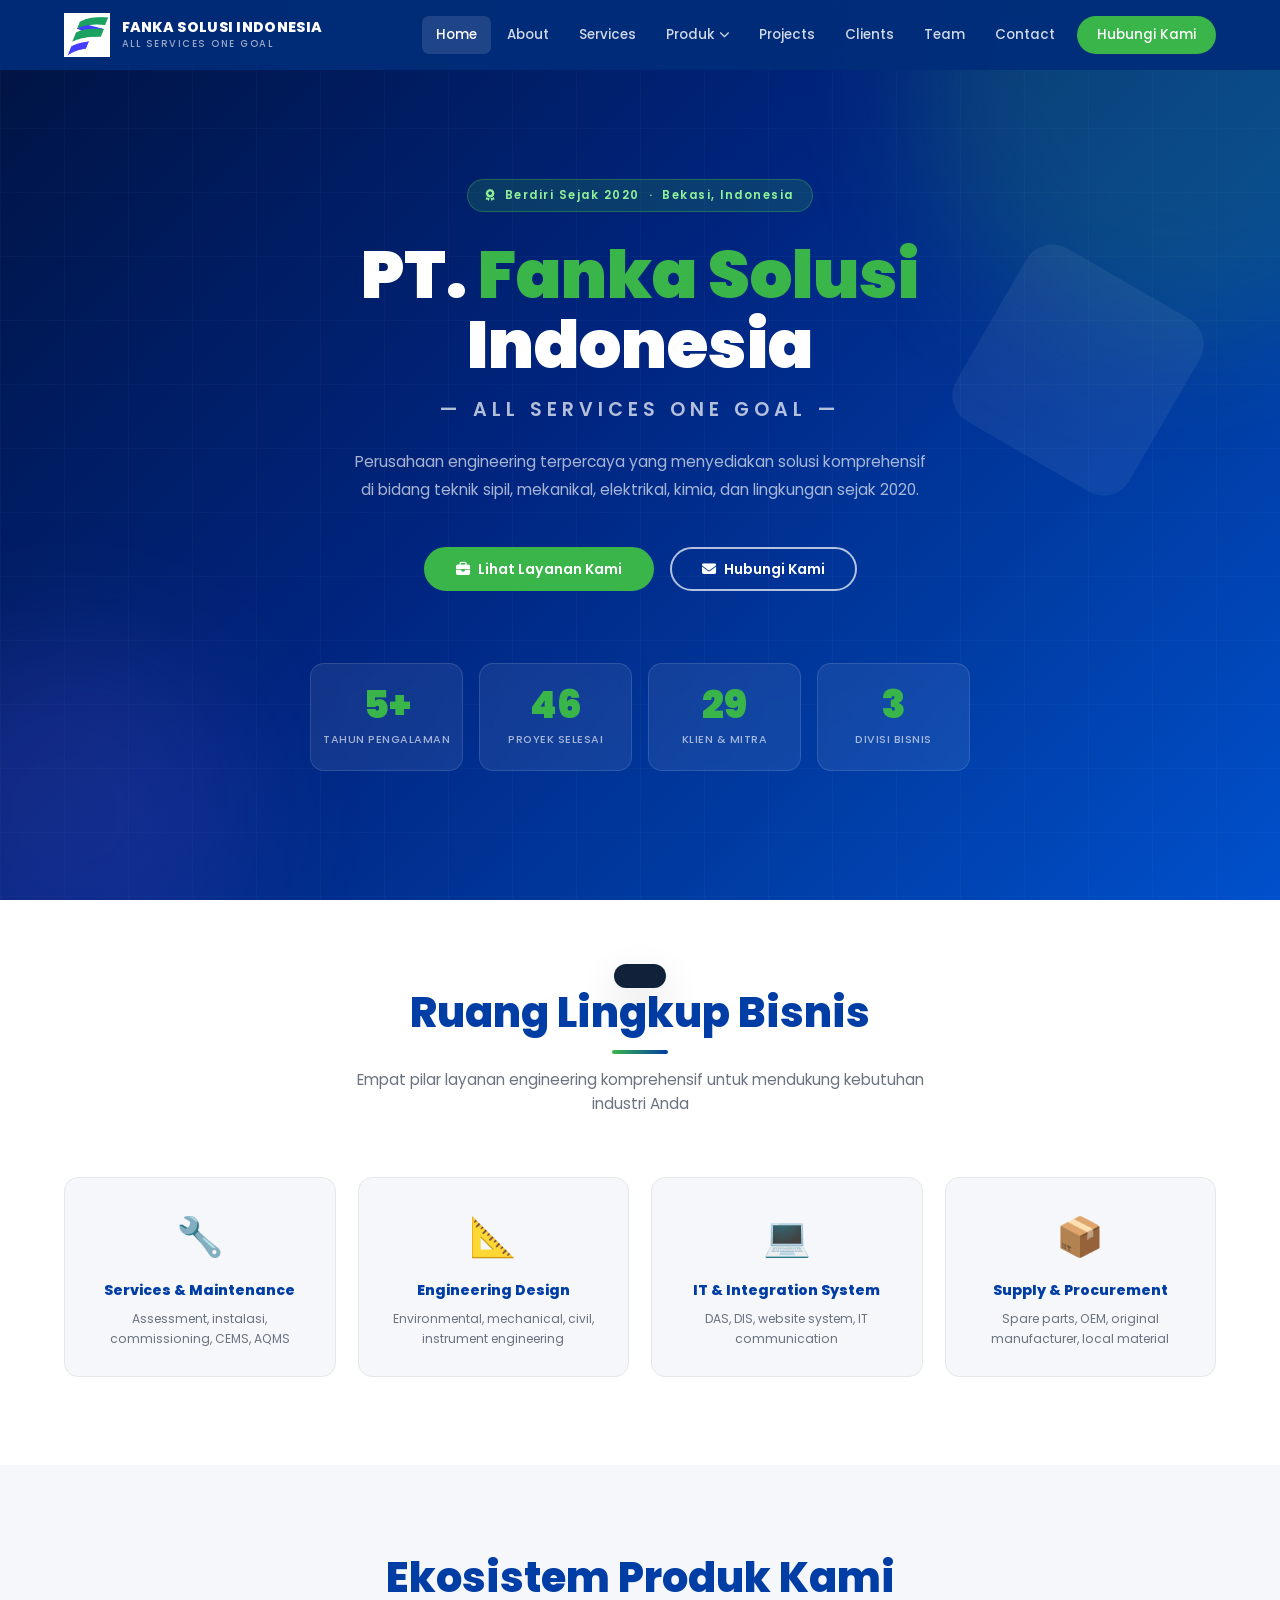
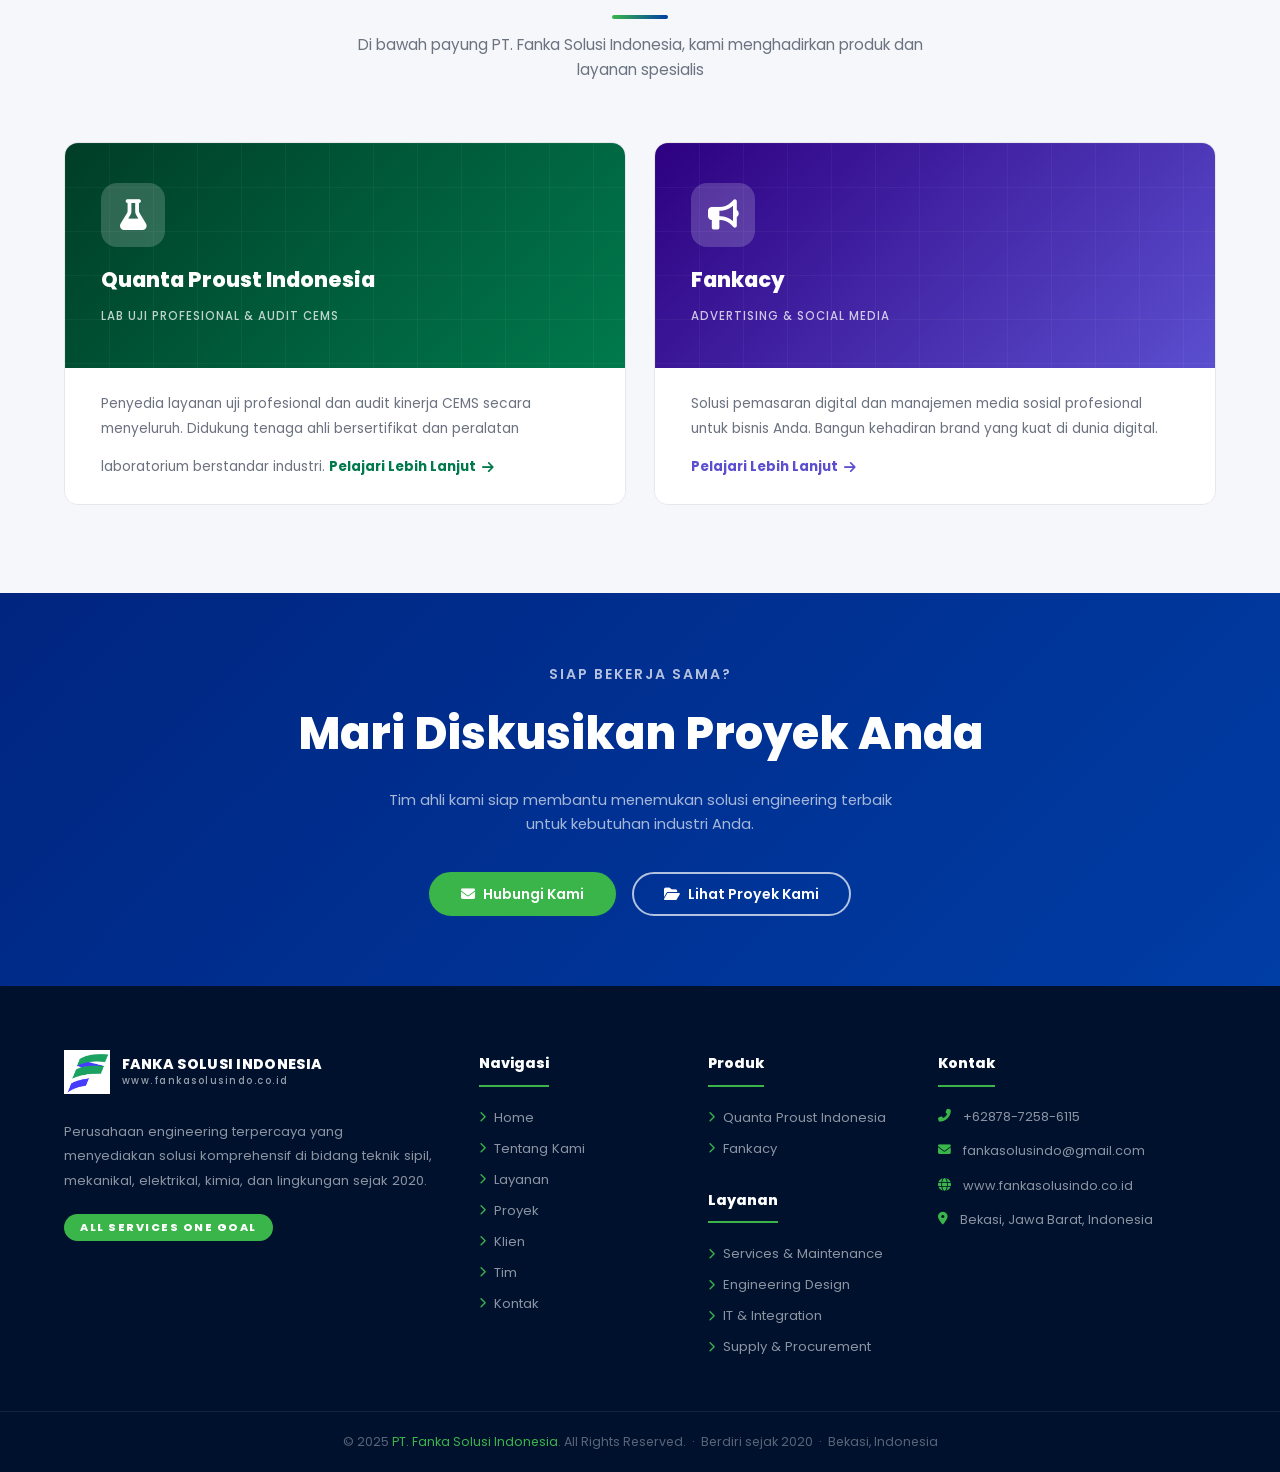
==== index.html @ a3154808 "Initial commit - PT Fanka Solusi Indonesia website" ====
<!DOCTYPE html>
<html lang="id">
<head>
    <meta charset="UTF-8">
    <meta name="viewport" content="width=device-width, initial-scale=1.0">
    <meta name="description" content="PT. Fanka Solusi Indonesia - Perusahaan engineering terpercaya. CEMS, lingkungan, mekanikal, sipil, IT sejak 2020. All Services One Goal.">
    <title>PT. Fanka Solusi Indonesia | ALL SERVICES ONE GOAL</title>
    <link rel="preconnect" href="https://fonts.googleapis.com">
    <link rel="preconnect" href="https://fonts.gstatic.com" crossorigin>
    <link href="https://fonts.googleapis.com/css2?family=Poppins:wght@300;400;500;600;700;800;900&display=swap" rel="stylesheet">
    <link rel="stylesheet" href="https://cdnjs.cloudflare.com/ajax/libs/font-awesome/6.5.0/css/all.min.css">
    <link rel="stylesheet" href="css/style.css">
    <style>
        #home {
            position: relative;
            min-height: 100vh;
            display: flex;
            align-items: center;
            overflow: hidden;
            background: linear-gradient(135deg, #001340 0%, #002580 45%, #003DA5 75%, #0050cc 100%);
            padding-top: 70px;
        }
        #home::before {
            content: '';
            position: absolute;
            inset: 0;
            background-image:
                linear-gradient(rgba(255,255,255,0.025) 1px, transparent 1px),
                linear-gradient(90deg, rgba(255,255,255,0.025) 1px, transparent 1px);
            background-size: 64px 64px;
            pointer-events: none;
        }
        .hero-blob { position: absolute; border-radius: 50%; pointer-events: none; filter: blur(60px); }
        .hero-blob-1 { width:520px;height:520px;background:rgba(58,181,74,0.18);top:-180px;right:-160px; }
        .hero-blob-2 { width:340px;height:340px;background:rgba(91,79,207,0.2);bottom:-80px;left:-100px; }
        .hero-blob-3 { width:200px;height:200px;background:rgba(255,255,255,0.06);top:30%;right:8%;border-radius:30px;transform:rotate(30deg);filter:none; }
        .hero-inner { position:relative;z-index:1;text-align:center;padding:60px 24px 80px;max-width:900px;margin:0 auto; }
        .hero-badge { display:inline-flex;align-items:center;gap:8px;background:rgba(58,181,74,0.18);border:1px solid rgba(58,181,74,0.4);color:#90f09a;font-size:0.73rem;font-weight:600;letter-spacing:1.5px;padding:6px 18px;border-radius:50px;margin-bottom:28px; }
        .hero-title { font-size:clamp(2.1rem,6vw,4.2rem);font-weight:900;color:#fff;line-height:1.05;margin-bottom:14px; }
        .hero-title .hl { color:#3AB54A; }
        .hero-tagline { font-size:clamp(0.88rem,2.5vw,1.2rem);font-weight:600;color:rgba(255,255,255,0.7);letter-spacing:5px;margin-bottom:22px; }
        .hero-desc { font-size:0.97rem;color:rgba(255,255,255,0.65);max-width:580px;margin:0 auto 42px;line-height:1.85; }
        .hero-btns { display:flex;gap:16px;justify-content:center;flex-wrap:wrap;margin-bottom:72px; }
        .hero-stats { display:grid;grid-template-columns:repeat(4,1fr);gap:16px;max-width:720px;margin:0 auto; }
        .stat-box { background:rgba(255,255,255,0.07);border:1px solid rgba(255,255,255,0.12);border-radius:14px;padding:22px 12px;backdrop-filter:blur(6px); }
        .stat-num { font-size:clamp(1.6rem,4vw,2.4rem);font-weight:900;color:#3AB54A;line-height:1;margin-bottom:6px; }
        .stat-lbl { font-size:0.68rem;color:rgba(255,255,255,0.62);text-transform:uppercase;letter-spacing:0.5px;font-weight:500; }

        .home-svc { background:#fff; }
        .svc-mini-grid { display:grid;grid-template-columns:repeat(4,1fr);gap:22px; }
        .svc-mini-card { background:var(--bg);border:1px solid var(--border);border-radius:14px;padding:28px 20px;text-align:center;text-decoration:none;color:inherit;transition:all 0.3s;display:block; }
        .svc-mini-card:hover { transform:translateY(-8px);box-shadow:0 8px 24px rgba(0,0,0,0.12);border-color:#003DA5; }
        .svc-mini-card .svc-emoji { font-size:2.4rem;display:block;margin-bottom:12px; }
        .svc-mini-card h3 { font-size:0.88rem;font-weight:800;color:#003DA5;margin-bottom:8px; }
        .svc-mini-card p { font-size:0.76rem;color:#6b7280;line-height:1.6; }

        .home-products { background:var(--bg); }
        .hp-grid { display:grid;grid-template-columns:repeat(2,1fr);gap:28px; }
        .hp-card { border-radius:14px;overflow:hidden;text-decoration:none;display:block;border:1px solid var(--border);transition:all 0.3s; }
        .hp-card:hover { transform:translateY(-8px);box-shadow:0 16px 40px rgba(0,0,0,0.14); }
        .hp-card-top { padding:40px 36px;color:#fff;position:relative;overflow:hidden; }
        .hp-card-top::before { content:'';position:absolute;inset:0;background-image:linear-gradient(rgba(255,255,255,0.04)1px,transparent 1px),linear-gradient(90deg,rgba(255,255,255,0.04)1px,transparent 1px);background-size:44px 44px; }
        .hp-icon { width:64px;height:64px;background:rgba(255,255,255,0.18);border-radius:16px;display:flex;align-items:center;justify-content:center;font-size:1.9rem;margin-bottom:16px;position:relative; }
        .hp-card-top h3 { font-size:1.3rem;font-weight:800;position:relative;margin-bottom:6px; }
        .hp-card-top small { font-size:0.72rem;opacity:0.75;letter-spacing:1px;font-weight:500;position:relative; }
        .hp-card-body { padding:24px 36px;background:#fff;font-size:0.86rem;color:#6b7280;line-height:1.8; }
        .hp-link { display:inline-flex;align-items:center;gap:6px;font-weight:700;font-size:0.83rem;margin-top:14px;text-decoration:none;transition:all 0.3s; }
        .hp-link:hover { gap:10px; }

        @media(max-width:768px){
            .hero-stats { grid-template-columns:repeat(2,1fr); }
            .svc-mini-grid { grid-template-columns:repeat(2,1fr); }
            .hp-grid { grid-template-columns:1fr; }
        }
        @media(max-width:480px){ .svc-mini-grid { grid-template-columns:1fr; } }
    </style>
</head>
<body>

    <!-- HERO -->
    <section id="home" aria-label="Hero">
        <div class="hero-blob hero-blob-1"></div>
        <div class="hero-blob hero-blob-2"></div>
        <div class="hero-blob hero-blob-3"></div>
        <div class="hero-inner">
            <div class="hero-badge"><i class="fas fa-award"></i> Berdiri Sejak 2020 &nbsp;·&nbsp; Bekasi, Indonesia</div>
            <h1 class="hero-title">PT. <span class="hl">Fanka Solusi</span><br>Indonesia</h1>
            <p class="hero-tagline">— ALL SERVICES ONE GOAL —</p>
            <p class="hero-desc">Perusahaan engineering terpercaya yang menyediakan solusi komprehensif di bidang teknik sipil, mekanikal, elektrikal, kimia, dan lingkungan sejak 2020.</p>
            <div class="hero-btns">
                <a href="services.html" class="btn btn-green"><i class="fas fa-briefcase"></i> Lihat Layanan Kami</a>
                <a href="contact.html" class="btn btn-outline-white"><i class="fas fa-envelope"></i> Hubungi Kami</a>
            </div>
            <div class="hero-stats">
                <div class="stat-box"><div class="stat-num" data-target="5">0</div><div class="stat-lbl">Tahun Pengalaman</div></div>
                <div class="stat-box"><div class="stat-num" data-target="47">0</div><div class="stat-lbl">Proyek Selesai</div></div>
                <div class="stat-box"><div class="stat-num" data-target="30">0</div><div class="stat-lbl">Klien &amp; Mitra</div></div>
                <div class="stat-box"><div class="stat-num" data-target="4">0</div><div class="stat-lbl">Divisi Bisnis</div></div>
            </div>
        </div>
    </section>

    <!-- SERVICES PREVIEW -->
    <section class="sec home-svc" aria-label="Services preview">
        <div class="container">
            <div class="sec-title reveal">
                <h2>Ruang Lingkup Bisnis <span class="underline-bar"></span></h2>
                <p>Empat pilar layanan engineering komprehensif untuk mendukung kebutuhan industri Anda</p>
            </div>
            <div class="svc-mini-grid">
                <a href="services.html" class="svc-mini-card reveal d1">
                    <span class="svc-emoji">🔧</span>
                    <h3>Services &amp; Maintenance</h3>
                    <p>Assessment, instalasi, commissioning, CEMS, AQMS</p>
                </a>
                <a href="services.html" class="svc-mini-card reveal d2">
                    <span class="svc-emoji">📐</span>
                    <h3>Engineering Design</h3>
                    <p>Environmental, mechanical, civil, instrument engineering</p>
                </a>
                <a href="services.html" class="svc-mini-card reveal d3">
                    <span class="svc-emoji">💻</span>
                    <h3>IT &amp; Integration System</h3>
                    <p>DAS, DIS, website system, IT communication</p>
                </a>
                <a href="services.html" class="svc-mini-card reveal d4">
                    <span class="svc-emoji">📦</span>
                    <h3>Supply &amp; Procurement</h3>
                    <p>Spare parts, OEM, original manufacturer, local material</p>
                </a>
            </div>
        </div>
    </section>

    <!-- PRODUCTS PREVIEW -->
    <section class="sec home-products" aria-label="Products">
        <div class="container">
            <div class="sec-title reveal">
                <h2>Ekosistem Produk Kami <span class="underline-bar"></span></h2>
                <p>Di bawah payung PT. Fanka Solusi Indonesia, kami menghadirkan produk dan layanan spesialis</p>
            </div>
            <div class="hp-grid">
                <a href="quanta-proust.html" class="hp-card reveal d1">
                    <div class="hp-card-top" style="background:linear-gradient(135deg,#003d27,#007a4d);">
                        <div class="hp-icon"><i class="fas fa-flask"></i></div>
                        <h3>Quanta Proust Indonesia</h3>
                        <small>LAB UJI PROFESIONAL &amp; AUDIT CEMS</small>
                    </div>
                    <div class="hp-card-body">
                        Penyedia layanan uji profesional dan audit kinerja CEMS secara menyeluruh. Didukung tenaga ahli bersertifikat dan peralatan laboratorium berstandar industri.
                        <div class="hp-link" style="color:#007a4d;">Pelajari Lebih Lanjut <i class="fas fa-arrow-right"></i></div>
                    </div>
                </a>
                <a href="fankacy.html" class="hp-card reveal d2">
                    <div class="hp-card-top" style="background:linear-gradient(135deg,#2d0080,#5B4FCF);">
                        <div class="hp-icon"><i class="fas fa-bullhorn"></i></div>
                        <h3>Fankacy</h3>
                        <small>ADVERTISING &amp; SOCIAL MEDIA</small>
                    </div>
                    <div class="hp-card-body">
                        Solusi pemasaran digital dan manajemen media sosial profesional untuk bisnis Anda. Bangun kehadiran brand yang kuat di dunia digital.
                        <div class="hp-link" style="color:#5B4FCF;">Pelajari Lebih Lanjut <i class="fas fa-arrow-right"></i></div>
                    </div>
                </a>
            </div>
        </div>
    </section>

    <!-- CTA STRIP -->
    <section style="background:linear-gradient(135deg,#002580,#003DA5);padding:70px 0;">
        <div class="container" style="text-align:center;">
            <div class="reveal">
                <p style="color:rgba(255,255,255,0.7);font-size:0.88rem;letter-spacing:2px;font-weight:600;margin-bottom:12px;">SIAP BEKERJA SAMA?</p>
                <h2 style="color:#fff;font-size:clamp(1.6rem,4vw,2.8rem);font-weight:800;margin-bottom:20px;">Mari Diskusikan Proyek Anda</h2>
                <p style="color:rgba(255,255,255,0.65);max-width:520px;margin:0 auto 36px;font-size:0.92rem;">Tim ahli kami siap membantu menemukan solusi engineering terbaik untuk kebutuhan industri Anda.</p>
                <div style="display:flex;gap:16px;justify-content:center;flex-wrap:wrap;">
                    <a href="contact.html" class="btn btn-green"><i class="fas fa-envelope"></i> Hubungi Kami</a>
                    <a href="projects.html" class="btn btn-outline-white"><i class="fas fa-folder-open"></i> Lihat Proyek Kami</a>
                </div>
            </div>
        </div>
    </section>

    <script src="js/shared.js"></script>
    <script>
        let ran = false;
        const heroStats = document.querySelector('.hero-stats');
        function runCounter(el, target, dur=1800) {
            let start = null;
            function step(ts) {
                if (!start) start = ts;
                const p = Math.min((ts-start)/dur, 1);
                const e = 1 - Math.pow(1-p, 3);
                el.textContent = Math.floor(e*target) + (p<1?'':'+');
                if (p<1) requestAnimationFrame(step);
            }
            requestAnimationFrame(step);
        }
        new IntersectionObserver(entries => {
            if (entries[0].isIntersecting && !ran) {
                ran = true;
                document.querySelectorAll('.stat-num[data-target]').forEach((el,i) =>
                    setTimeout(() => runCounter(el, +el.dataset.target), i*120));
            }
        }, {threshold:0.4}).observe(heroStats);
    </script>
</body>
</html>
---- css/style.css ----
/* =============================
   CSS RESET & CUSTOM PROPERTIES
   ============================= */
*, *::before, *::after {
    box-sizing: border-box;
    margin: 0;
    padding: 0;
}

:root {
    --primary:        #003DA5;
    --primary-dark:   #002d7a;
    --primary-light:  #1a56c4;
    --secondary:      #3AB54A;
    --secondary-dark: #2d9a3c;
    --accent:         #5B4FCF;
    --text-light:     #FFFFFF;
    --bg:             #F5F7FA;
    --text-dark:      #12213a;
    --text-gray:      #6b7280;
    --border:         #e5e7eb;
    --shadow:         0 4px 12px rgba(0,0,0,0.08);
    --shadow-md:      0 8px 24px rgba(0,0,0,0.12);
    --shadow-lg:      0 16px 40px rgba(0,0,0,0.14);
    --radius:         14px;
    --radius-sm:      8px;
    --transition:     all 0.3s cubic-bezier(0.4,0,0.2,1);
}

html { scroll-behavior: smooth; }

body {
    font-family: 'Poppins', sans-serif;
    background: var(--bg);
    color: var(--text-dark);
    line-height: 1.6;
    overflow-x: hidden;
}

/* =============================
   UTILITY
   ============================= */
.container {
    max-width: 1200px;
    margin: 0 auto;
    padding: 0 24px;
}

.sec { padding: 88px 0; }

.sec-title {
    text-align: center;
    margin-bottom: 60px;
}
.sec-title h2 {
    font-size: clamp(1.8rem, 4vw, 2.6rem);
    font-weight: 800;
    color: var(--primary);
    line-height: 1.2;
    margin-bottom: 14px;
}
.sec-title h2 .underline-bar {
    display: block;
    width: 56px;
    height: 4px;
    background: linear-gradient(90deg, var(--secondary), var(--primary));
    border-radius: 2px;
    margin: 12px auto 0;
}
.sec-title p {
    color: var(--text-gray);
    font-size: 0.95rem;
    max-width: 580px;
    margin: 0 auto;
}

/* Buttons */
.btn {
    display: inline-flex;
    align-items: center;
    gap: 8px;
    padding: 13px 30px;
    border-radius: 50px;
    font-family: 'Poppins', sans-serif;
    font-size: 0.88rem;
    font-weight: 600;
    text-decoration: none;
    border: 2px solid transparent;
    cursor: pointer;
    transition: var(--transition);
    white-space: nowrap;
    line-height: 1;
}
.btn-green {
    background: var(--secondary);
    color: #fff;
    border-color: var(--secondary);
}
.btn-green:hover {
    background: var(--secondary-dark);
    border-color: var(--secondary-dark);
    transform: translateY(-3px);
    box-shadow: 0 8px 24px rgba(58,181,74,0.35);
}
.btn-outline-white {
    background: transparent;
    color: #fff;
    border-color: rgba(255,255,255,0.7);
}
.btn-outline-white:hover {
    background: #fff;
    color: var(--primary);
    border-color: #fff;
    transform: translateY(-3px);
}
.btn-blue {
    background: var(--primary);
    color: #fff;
    border-color: var(--primary);
}
.btn-blue:hover {
    background: var(--primary-dark);
    border-color: var(--primary-dark);
    transform: translateY(-3px);
    box-shadow: 0 8px 24px rgba(0,61,165,0.35);
}
.btn-outline-blue {
    background: transparent;
    color: var(--primary);
    border-color: var(--primary);
}
.btn-outline-blue:hover {
    background: var(--primary);
    color: #fff;
    transform: translateY(-3px);
}

/* Reveal Animations */
.reveal {
    opacity: 0;
    transform: translateY(36px);
    transition: opacity 0.65s ease, transform 0.65s ease;
}
.reveal.vis { opacity: 1; transform: translateY(0); }

.reveal-l {
    opacity: 0;
    transform: translateX(-36px);
    transition: opacity 0.65s ease, transform 0.65s ease;
}
.reveal-l.vis { opacity: 1; transform: translateX(0); }

.reveal-r {
    opacity: 0;
    transform: translateX(36px);
    transition: opacity 0.65s ease, transform 0.65s ease;
}
.reveal-r.vis { opacity: 1; transform: translateX(0); }

.d1 { transition-delay: 0.1s; }
.d2 { transition-delay: 0.2s; }
.d3 { transition-delay: 0.3s; }
.d4 { transition-delay: 0.4s; }
.d5 { transition-delay: 0.5s; }

/* =============================
   NAVBAR
   ============================= */
#navbar {
    position: fixed;
    inset: 0 0 auto 0;
    z-index: 1000;
    padding: 0;
    background: rgba(0, 45, 122, 0.92);
    backdrop-filter: blur(12px);
    -webkit-backdrop-filter: blur(12px);
    transition: var(--transition);
}
#navbar.scrolled {
    background: var(--primary-dark);
    box-shadow: 0 4px 24px rgba(0,0,0,0.28);
}

.nav-wrap {
    max-width: 1200px;
    margin: 0 auto;
    padding: 0 24px;
    display: flex;
    align-items: center;
    justify-content: space-between;
    height: 70px;
}

.nav-brand {
    display: flex;
    align-items: center;
    gap: 12px;
    text-decoration: none;
    flex-shrink: 0;
}
.nav-logo {
    height: 44px;
    width: auto;
    max-width: 120px;
    object-fit: contain;
    display: block;
    flex-shrink: 0;
}
.nav-brand-icon {
    width: 44px;
    height: 44px;
    background: var(--secondary);
    border-radius: 10px;
    display: flex;
    align-items: center;
    justify-content: center;
    color: #fff;
    font-size: 1.3rem;
    font-weight: 700;
}
.nav-brand-text .name {
    display: block;
    font-size: 0.88rem;
    font-weight: 800;
    color: #fff;
    letter-spacing: 0.3px;
    line-height: 1.2;
}
.nav-brand-text .tag {
    display: block;
    font-size: 0.6rem;
    color: rgba(255,255,255,0.6);
    letter-spacing: 1.5px;
    font-weight: 500;
}

.nav-links {
    display: flex;
    align-items: center;
    gap: 2px;
    list-style: none;
}
.nav-links a {
    display: block;
    color: rgba(255,255,255,0.82);
    text-decoration: none;
    font-size: 0.84rem;
    font-weight: 500;
    padding: 8px 14px;
    border-radius: 7px;
    transition: var(--transition);
}
.nav-links a:hover,
.nav-links a.active-link {
    color: #fff;
    background: rgba(255,255,255,0.12);
}

/* Products dropdown */
.nav-dropdown {
    position: relative;
}
.nav-dropdown > a {
    display: flex !important;
    align-items: center;
    gap: 5px;
}
.nav-dropdown > a i { font-size: 0.65rem; transition: var(--transition); }
.nav-dropdown:hover > a i { transform: rotate(180deg); }

.dropdown-menu {
    position: absolute;
    top: calc(100% + 8px);
    left: 50%;
    transform: translateX(-50%) translateY(8px);
    background: #fff;
    border-radius: var(--radius-sm);
    box-shadow: var(--shadow-lg);
    min-width: 240px;
    opacity: 0;
    pointer-events: none;
    transition: var(--transition);
    z-index: 100;
    overflow: hidden;
    border: 1px solid var(--border);
}
.nav-dropdown:hover .dropdown-menu {
    opacity: 1;
    pointer-events: all;
    transform: translateX(-50%) translateY(0);
}
.dropdown-menu a {
    display: flex !important;
    align-items: center;
    gap: 12px;
    padding: 13px 18px !important;
    color: var(--text-dark) !important;
    background: transparent !important;
    font-size: 0.83rem !important;
    border-radius: 0 !important;
    border-bottom: 1px solid var(--border);
    font-weight: 500 !important;
}
.dropdown-menu a:last-child { border-bottom: none; }
.dropdown-menu a:hover { background: var(--bg) !important; color: var(--primary) !important; }
.dropdown-menu a i { color: var(--primary); width: 18px; text-align: center; flex-shrink: 0; }
.dropdown-menu .d-label { display: flex; flex-direction: column; }
.dropdown-menu .d-label small { font-size: 0.68rem; color: var(--text-gray); font-weight: 400; }

.nav-links .nav-cta-btn {
    background: var(--secondary) !important;
    color: #fff !important;
    border-radius: 50px !important;
    padding: 8px 20px !important;
    margin-left: 6px;
}
.nav-links .nav-cta-btn:hover { background: var(--secondary-dark) !important; }

.hamburger {
    display: none;
    flex-direction: column;
    gap: 5px;
    cursor: pointer;
    background: none;
    border: none;
    padding: 6px;
}
.hamburger span {
    display: block;
    width: 26px;
    height: 2px;
    background: #fff;
    border-radius: 2px;
    transition: var(--transition);
}
.hamburger.open span:nth-child(1) { transform: translateY(7px) rotate(45deg); }
.hamburger.open span:nth-child(2) { opacity: 0; }
.hamburger.open span:nth-child(3) { transform: translateY(-7px) rotate(-45deg); }

/* =============================
   PAGE HERO (inner pages)
   ============================= */
.page-hero {
    background: linear-gradient(135deg, #001340 0%, #002580 45%, #003DA5 75%, #0050cc 100%);
    padding: 130px 0 70px;
    position: relative;
    overflow: hidden;
    text-align: center;
    color: #fff;
}
.page-hero::before {
    content: '';
    position: absolute;
    inset: 0;
    background-image:
        linear-gradient(rgba(255,255,255,0.025) 1px, transparent 1px),
        linear-gradient(90deg, rgba(255,255,255,0.025) 1px, transparent 1px);
    background-size: 64px 64px;
    pointer-events: none;
}
.page-hero-inner { position: relative; z-index: 1; }
.ph-badge {
    display: inline-flex;
    align-items: center;
    gap: 8px;
    background: rgba(58,181,74,0.18);
    border: 1px solid rgba(58,181,74,0.4);
    color: #90f09a;
    font-size: 0.73rem;
    font-weight: 600;
    letter-spacing: 1.5px;
    padding: 6px 18px;
    border-radius: 50px;
    margin-bottom: 18px;
}
.page-hero h1 {
    font-size: clamp(1.9rem, 5vw, 3.4rem);
    font-weight: 900;
    line-height: 1.1;
    margin-bottom: 14px;
}
.page-hero h1 .hl { color: var(--secondary); }
.page-hero p {
    font-size: 0.97rem;
    color: rgba(255,255,255,0.7);
    max-width: 560px;
    margin: 0 auto;
    line-height: 1.85;
}

/* Breadcrumb */
.breadcrumb {
    display: flex;
    align-items: center;
    gap: 8px;
    justify-content: center;
    margin-top: 22px;
    font-size: 0.8rem;
    color: rgba(255,255,255,0.55);
}
.breadcrumb a { color: rgba(255,255,255,0.7); text-decoration: none; }
.breadcrumb a:hover { color: var(--secondary); }
.breadcrumb i { font-size: 0.6rem; }
.breadcrumb span { color: var(--secondary); font-weight: 600; }

/* =============================
   ABOUT PAGE
   ============================= */
.about-grid {
    display: grid;
    grid-template-columns: 1fr 1fr;
    gap: 64px;
    align-items: start;
    margin-bottom: 64px;
}
.about-text h3 {
    font-size: clamp(1.3rem, 3vw, 1.9rem);
    font-weight: 800;
    color: var(--primary);
    margin-bottom: 18px;
    line-height: 1.3;
}
.about-text p {
    color: var(--text-gray);
    font-size: 0.92rem;
    margin-bottom: 14px;
    line-height: 1.85;
}
.check-list {
    list-style: none;
    margin-top: 20px;
    display: flex;
    flex-direction: column;
    gap: 11px;
}
.check-list li {
    display: flex;
    align-items: flex-start;
    gap: 10px;
    font-size: 0.88rem;
    color: var(--text-gray);
}
.check-list li i { color: var(--secondary); margin-top: 3px; flex-shrink: 0; }

.about-visual {
    background: linear-gradient(145deg, var(--primary) 0%, var(--primary-light) 100%);
    border-radius: var(--radius);
    min-height: 380px;
    display: flex;
    flex-direction: column;
    align-items: center;
    justify-content: center;
    text-align: center;
    padding: 44px 32px;
    position: relative;
    overflow: hidden;
    color: #fff;
}
.about-visual::before {
    content: '';
    position: absolute;
    inset: 0;
    background-image:
        linear-gradient(rgba(255,255,255,0.04) 1px, transparent 1px),
        linear-gradient(90deg, rgba(255,255,255,0.04) 1px, transparent 1px);
    background-size: 44px 44px;
}
.about-visual .main-icon { font-size: 5.5rem; color: var(--secondary); margin-bottom: 22px; position: relative; }
.about-visual h3 { font-size: 1.25rem; font-weight: 800; position: relative; margin-bottom: 8px; }
.about-visual .sub-text { font-size: 0.82rem; color: rgba(255,255,255,0.68); position: relative; }
.mini-stats { display: flex; gap: 14px; margin-top: 28px; position: relative; }
.mini-stat { background: rgba(255,255,255,0.1); border-radius: 10px; padding: 12px 18px; text-align: center; }
.mini-stat .mn { font-size: 1.5rem; font-weight: 900; color: var(--secondary); }
.mini-stat .ml { font-size: 0.62rem; color: rgba(255,255,255,0.65); }

.value-grid {
    display: grid;
    grid-template-columns: repeat(4, 1fr);
    gap: 24px;
}
.value-card {
    background: var(--bg);
    border: 1px solid var(--border);
    border-radius: var(--radius);
    padding: 30px 22px;
    text-align: center;
    position: relative;
    overflow: hidden;
    transition: var(--transition);
}
.value-card::before {
    content: '';
    position: absolute;
    top: 0; left: 0; right: 0;
    height: 4px;
    background: linear-gradient(90deg, var(--primary), var(--secondary));
}
.value-card:hover { transform: translateY(-8px); box-shadow: var(--shadow-md); border-color: transparent; }
.v-icon {
    width: 62px;
    height: 62px;
    background: linear-gradient(135deg, var(--primary), var(--primary-light));
    border-radius: 16px;
    display: flex;
    align-items: center;
    justify-content: center;
    margin: 0 auto 16px;
    font-size: 1.55rem;
    color: #fff;
}
.value-card h4 { font-size: 0.82rem; font-weight: 800; color: var(--primary); letter-spacing: 1.2px; margin-bottom: 10px; }
.value-card p { font-size: 0.8rem; color: var(--text-gray); line-height: 1.65; }

/* =============================
   SERVICES PAGE
   ============================= */
.services-grid {
    display: grid;
    grid-template-columns: repeat(2, 1fr);
    gap: 28px;
    margin-bottom: 72px;
}
.svc-card {
    background: #fff;
    border: 1px solid var(--border);
    border-radius: var(--radius);
    padding: 36px 30px;
    position: relative;
    overflow: hidden;
    transition: var(--transition);
}
.svc-card::after {
    content: '';
    position: absolute;
    top: 0; left: 0; bottom: 0;
    width: 5px;
    background: linear-gradient(180deg, var(--primary), var(--secondary));
    border-radius: 4px 0 0 4px;
}
.svc-card:hover { transform: translateY(-8px); box-shadow: var(--shadow-lg); border-color: transparent; }
.svc-emoji { font-size: 2.8rem; display: block; margin-bottom: 14px; }
.svc-card h3 { font-size: 1.08rem; font-weight: 800; color: var(--primary); margin-bottom: 18px; }
.svc-list { list-style: none; }
.svc-list li {
    display: flex;
    align-items: flex-start;
    gap: 10px;
    font-size: 0.82rem;
    color: var(--text-gray);
    padding: 6px 0;
    border-bottom: 1px solid #f3f4f6;
}
.svc-list li:last-child { border-bottom: none; }
.svc-list li::before { content: '›'; color: var(--secondary); font-weight: 800; font-size: 1.2rem; line-height: 1.3; flex-shrink: 0; }

/* Products Section */
.products-section { background: #fff; }
.products-header {
    text-align: center;
    margin-bottom: 50px;
}
.products-header h2 {
    font-size: clamp(1.5rem, 3.5vw, 2.2rem);
    font-weight: 800;
    color: var(--primary);
    margin-bottom: 12px;
}
.products-header p { color: var(--text-gray); font-size: 0.92rem; max-width: 540px; margin: 0 auto; }

.prod-grid {
    display: grid;
    grid-template-columns: repeat(2, 1fr);
    gap: 32px;
}
.prod-card {
    border-radius: var(--radius);
    overflow: hidden;
    border: 1px solid var(--border);
    transition: var(--transition);
    text-decoration: none;
    display: block;
}
.prod-card:hover { transform: translateY(-10px); box-shadow: var(--shadow-lg); }
.prod-card-header {
    padding: 40px 36px 32px;
    color: #fff;
    position: relative;
    overflow: hidden;
}
.prod-card-header::before {
    content: '';
    position: absolute;
    inset: 0;
    background-image:
        linear-gradient(rgba(255,255,255,0.04) 1px, transparent 1px),
        linear-gradient(90deg, rgba(255,255,255,0.04) 1px, transparent 1px);
    background-size: 36px 36px;
}
.prod-card-header .prod-icon {
    width: 68px; height: 68px;
    background: rgba(255,255,255,0.18);
    border-radius: 18px;
    display: flex; align-items: center; justify-content: center;
    font-size: 2rem;
    margin-bottom: 20px;
    position: relative;
}
.prod-card-header h3 { font-size: 1.3rem; font-weight: 800; position: relative; margin-bottom: 6px; }
.prod-card-header small { font-size: 0.72rem; opacity: 0.75; letter-spacing: 1px; font-weight: 500; position: relative; }
.prod-card-body { padding: 28px 36px; background: #fff; }
.prod-card-body p { font-size: 0.88rem; color: var(--text-gray); line-height: 1.8; margin-bottom: 18px; }
.prod-features { list-style: none; display: flex; flex-direction: column; gap: 8px; margin-bottom: 22px; }
.prod-features li { display: flex; align-items: flex-start; gap: 10px; font-size: 0.82rem; color: var(--text-dark); }
.prod-features li i { color: var(--secondary); margin-top: 3px; flex-shrink: 0; }
.prod-link {
    display: inline-flex; align-items: center; gap: 6px;
    font-size: 0.83rem; font-weight: 700;
    text-decoration: none;
    transition: var(--transition);
}
.prod-link:hover { gap: 10px; }

/* =============================
   PROJECTS PAGE
   ============================= */
.proj-controls {
    display: flex;
    flex-wrap: wrap;
    gap: 14px;
    justify-content: center;
    align-items: center;
    margin-bottom: 36px;
}
.filter-group { display: flex; flex-wrap: wrap; gap: 8px; justify-content: center; }
.f-btn {
    padding: 8px 22px;
    border-radius: 50px;
    border: 2px solid var(--border);
    background: #fff;
    color: var(--text-gray);
    font-family: 'Poppins', sans-serif;
    font-size: 0.83rem;
    font-weight: 600;
    cursor: pointer;
    transition: var(--transition);
}
.f-btn:hover, .f-btn.active { background: var(--primary); border-color: var(--primary); color: #fff; }
.search-wrap {
    display: flex;
    align-items: center;
    gap: 10px;
    background: var(--bg);
    border: 1.5px solid var(--border);
    border-radius: 50px;
    padding: 9px 18px;
    min-width: 290px;
    transition: var(--transition);
}
.search-wrap:focus-within { border-color: var(--primary); box-shadow: 0 0 0 3px rgba(0,61,165,0.1); }
.search-wrap i { color: var(--text-gray); font-size: 0.9rem; }
.search-wrap input { border: none; background: none; font-family: 'Poppins', sans-serif; font-size: 0.84rem; color: var(--text-dark); outline: none; width: 100%; }
.search-wrap input::placeholder { color: var(--text-gray); }

.table-wrap {
    overflow-x: auto;
    border-radius: var(--radius);
    border: 1px solid var(--border);
    box-shadow: var(--shadow);
}
.proj-table { width: 100%; border-collapse: collapse; font-size: 0.84rem; }
.proj-table thead tr { background: var(--primary); color: #fff; }
.proj-table th { padding: 14px 20px; text-align: left; font-weight: 700; font-size: 0.78rem; letter-spacing: 0.6px; white-space: nowrap; }
.proj-table td { padding: 13px 20px; border-bottom: 1px solid var(--border); vertical-align: middle; }
.proj-table tbody tr:last-child td { border-bottom: none; }
.proj-table tbody tr:nth-child(even) { background: var(--bg); }
.proj-table tbody tr:hover { background: #e8f0fe; }

.yr-badge { display: inline-block; background: var(--primary); color: #fff; font-size: 0.7rem; font-weight: 700; padding: 4px 12px; border-radius: 50px; white-space: nowrap; }
.yr-badge.y2021 { background: #7c3aed; }
.yr-badge.y2022 { background: #0369a1; }
.yr-badge.y2023 { background: #065f46; }
.yr-badge.y2024 { background: #9a3412; }
.yr-badge.y2025 { background: var(--primary); }

.loc-tag { color: var(--primary); font-weight: 600; display: inline-flex; align-items: center; gap: 5px; font-size: 0.82rem; }
.loc-tag i { color: #e53e3e; font-size: 0.75rem; }
.no-res { display: none; text-align: center; padding: 60px 20px; color: var(--text-gray); }
.no-res i { font-size: 2.2rem; color: var(--border); display: block; margin-bottom: 12px; }
.proj-count { text-align: center; margin-top: 14px; font-size: 0.82rem; color: var(--text-gray); }

/* =============================
   CLIENTS PAGE
   ============================= */
.marquee-outer {
    position: relative;
    overflow: hidden;
    margin-bottom: 14px;
}
.marquee-outer::before, .marquee-outer::after {
    content: '';
    position: absolute;
    top: 0; bottom: 0;
    width: 80px;
    z-index: 2;
    pointer-events: none;
}
.marquee-outer::before { left: 0; background: linear-gradient(to right, var(--bg), transparent); }
.marquee-outer::after  { right: 0; background: linear-gradient(to left, var(--bg), transparent); }
.marquee-inner { display: flex; gap: 14px; animation: slide-l 38s linear infinite; width: max-content; }
.marquee-inner.rev { animation: slide-r 32s linear infinite; }
.marquee-inner:hover { animation-play-state: paused; }
@keyframes slide-l { from { transform: translateX(0); } to { transform: translateX(-50%); } }
@keyframes slide-r { from { transform: translateX(-50%); } to { transform: translateX(0); } }
.client-chip {
    background: #fff;
    border: 1.5px solid var(--border);
    border-radius: 10px;
    padding: 12px 22px;
    font-size: 0.78rem;
    font-weight: 700;
    color: var(--primary);
    white-space: nowrap;
    transition: var(--transition);
    cursor: default;
}
.client-chip:hover { border-color: var(--primary); box-shadow: var(--shadow); }

.clients-grid {
    display: grid;
    grid-template-columns: repeat(auto-fill, minmax(200px, 1fr));
    gap: 16px;
    margin-top: 48px;
}
.client-card {
    background: #fff;
    border: 1.5px solid var(--border);
    border-radius: var(--radius-sm);
    padding: 20px 18px;
    text-align: center;
    font-size: 0.82rem;
    font-weight: 700;
    color: var(--primary);
    transition: var(--transition);
}
.client-card:hover { border-color: var(--primary); box-shadow: var(--shadow); transform: translateY(-4px); }

/* =============================
   TEAM PAGE
   ============================= */
.team-group { margin-bottom: 52px; }
.team-group:last-child { margin-bottom: 0; }
.tg-title {
    display: inline-flex;
    align-items: center;
    gap: 10px;
    font-size: 1rem;
    font-weight: 800;
    color: var(--primary);
    margin-bottom: 24px;
    padding-bottom: 10px;
    border-bottom: 3px solid var(--secondary);
}
.tg-title i { color: var(--secondary); }
.team-grid {
    display: grid;
    grid-template-columns: repeat(auto-fill, minmax(175px, 1fr));
    gap: 20px;
}
.team-card {
    background: var(--bg);
    border: 1px solid var(--border);
    border-radius: var(--radius);
    padding: 26px 16px 22px;
    text-align: center;
    transition: var(--transition);
}
.team-card:hover { transform: translateY(-6px); box-shadow: var(--shadow-md); border-color: var(--primary); background: #fff; }
.team-av {
    width: 72px; height: 72px;
    border-radius: 50%;
    background: linear-gradient(135deg, var(--primary), var(--primary-light));
    display: flex; align-items: center; justify-content: center;
    margin: 0 auto 14px;
    font-size: 1.3rem; font-weight: 800; color: #fff;
    border: 3px solid #fff;
    box-shadow: 0 4px 14px rgba(0,61,165,0.22);
    letter-spacing: -1px;
}
.t-name { font-size: 0.84rem; font-weight: 700; color: var(--text-dark); margin-bottom: 5px; line-height: 1.3; }
.t-role { font-size: 0.72rem; color: var(--text-gray); line-height: 1.45; }
.t-country {
    display: inline-flex; align-items: center; gap: 4px;
    background: var(--primary); color: #fff;
    font-size: 0.62rem; font-weight: 700;
    padding: 3px 9px; border-radius: 50px; margin-top: 7px;
}

/* =============================
   CONTACT PAGE
   ============================= */
.contact-grid { display: grid; grid-template-columns: 1fr 1fr; gap: 52px; }
.c-info { display: flex; flex-direction: column; gap: 20px; }
.c-card {
    background: #fff;
    border: 1px solid var(--border);
    border-radius: var(--radius);
    padding: 26px;
    transition: var(--transition);
}
.c-card:hover { border-color: var(--primary); box-shadow: var(--shadow); }
.c-card-head { display: flex; align-items: center; gap: 14px; margin-bottom: 14px; }
.c-ico {
    width: 46px; height: 46px;
    background: linear-gradient(135deg, var(--primary), var(--primary-light));
    border-radius: 12px;
    display: flex; align-items: center; justify-content: center;
    color: #fff; font-size: 1.1rem; flex-shrink: 0;
}
.c-card h4 { font-size: 0.9rem; font-weight: 700; color: var(--primary); }
.c-card p, .c-card a {
    font-size: 0.83rem;
    color: var(--text-gray);
    text-decoration: none;
    display: block;
    margin-bottom: 5px;
    line-height: 1.6;
}
.c-card a:hover { color: var(--primary); }
.c-card strong { color: var(--text-dark); font-weight: 600; font-size: 0.8rem; }
.wa-link { display: inline-flex; align-items: center; gap: 6px; color: var(--secondary) !important; font-weight: 700 !important; margin-top: 4px; }
.wa-link:hover { color: var(--secondary-dark) !important; }
.map-box {
    background: linear-gradient(135deg, #e8f0fe, #cde0ff);
    border: 2px dashed var(--primary);
    border-radius: var(--radius);
    height: 170px;
    display: flex; flex-direction: column; align-items: center; justify-content: center;
    gap: 8px; color: var(--primary);
}
.map-box i { font-size: 2.2rem; }
.map-box p { font-size: 0.85rem; font-weight: 600; }
.map-box small { font-size: 0.72rem; color: var(--text-gray); }
.c-form-sec h3 { font-size: 1.3rem; font-weight: 800; color: var(--primary); margin-bottom: 26px; display: flex; align-items: center; gap: 10px; }
.c-form-sec h3 i { color: var(--secondary); }
.fg { margin-bottom: 18px; }
.fg label { display: block; font-size: 0.81rem; font-weight: 600; color: var(--text-dark); margin-bottom: 7px; }
.fg label span { color: #e53e3e; }
.fg input, .fg textarea, .fg select {
    width: 100%;
    padding: 12px 16px;
    border: 1.5px solid var(--border);
    border-radius: var(--radius-sm);
    font-family: 'Poppins', sans-serif;
    font-size: 0.84rem;
    color: var(--text-dark);
    background: #fff;
    transition: var(--transition);
    outline: none;
}
.fg input:focus, .fg textarea:focus, .fg select:focus { border-color: var(--primary); box-shadow: 0 0 0 3px rgba(0,61,165,0.1); }
.fg textarea { resize: vertical; min-height: 128px; }

/* =============================
   FOOTER
   ============================= */
footer { background: #00112e; color: rgba(255,255,255,0.75); }
.footer-top { padding: 64px 0 44px; border-bottom: 1px solid rgba(255,255,255,0.08); }
.footer-grid { display: grid; grid-template-columns: 2fr 1fr 1fr 1.5fr; gap: 44px; }
.footer-brand p { font-size: 0.82rem; color: rgba(255,255,255,0.55); line-height: 1.85; margin-bottom: 20px; margin-top: 18px; }
.footer-badge { display: inline-block; background: var(--secondary); color: #fff; font-size: 0.68rem; font-weight: 800; letter-spacing: 1.5px; padding: 5px 16px; border-radius: 50px; }
.footer-col h4 { font-size: 0.88rem; font-weight: 800; color: #fff; margin-bottom: 20px; padding-bottom: 10px; border-bottom: 2px solid var(--secondary); display: inline-block; }
.footer-col ul { list-style: none; }
.footer-col ul li { margin-bottom: 10px; }
.footer-col ul li a { display: flex; align-items: center; gap: 8px; color: rgba(255,255,255,0.55); text-decoration: none; font-size: 0.82rem; transition: var(--transition); }
.footer-col ul li a i { color: var(--secondary); font-size: 0.68rem; }
.footer-col ul li a:hover { color: var(--secondary); }
.fc-item { display: flex; gap: 12px; margin-bottom: 14px; font-size: 0.8rem; color: rgba(255,255,255,0.55); }
.fc-item i { color: var(--secondary); margin-top: 3px; flex-shrink: 0; }
.footer-bottom { padding: 20px 0; text-align: center; }
.footer-bottom p { font-size: 0.78rem; color: rgba(255,255,255,0.35); }
.footer-bottom span { color: var(--secondary); }

/* =============================
   SCROLL TO TOP / TOAST
   ============================= */
#scrollTop {
    position: fixed; bottom: 32px; right: 32px;
    width: 46px; height: 46px;
    background: var(--primary); color: #fff;
    border: none; border-radius: 50%;
    cursor: pointer; display: none; align-items: center; justify-content: center;
    font-size: 0.95rem; box-shadow: var(--shadow-md);
    transition: var(--transition); z-index: 998;
}
#scrollTop.show { display: flex; }
#scrollTop:hover { background: var(--primary-light); transform: translateY(-3px); }
.toast {
    position: fixed; bottom: 32px; left: 50%;
    transform: translateX(-50%) translateY(120px);
    background: var(--text-dark); color: #fff;
    padding: 12px 26px; border-radius: 50px;
    font-size: 0.84rem; font-weight: 500;
    transition: transform 0.4s cubic-bezier(0.4,0,0.2,1);
    z-index: 9999; box-shadow: var(--shadow-lg);
    white-space: nowrap; pointer-events: none;
}
.toast.show { transform: translateX(-50%) translateY(0); }

/* =============================
   PRODUCT PAGES (Quanta / Fankacy)
   ============================= */
.prod-page-hero.qp {
    background: linear-gradient(135deg, #003d27 0%, #005c3a 45%, #007a4d 75%, #009960 100%);
}
.prod-page-hero.fk {
    background: linear-gradient(135deg, #1a0050 0%, #2d0080 45%, #5B4FCF 75%, #7c6fd4 100%);
}
.feature-grid {
    display: grid;
    grid-template-columns: repeat(3, 1fr);
    gap: 24px;
    margin-top: 48px;
}
.feat-card {
    background: #fff;
    border: 1px solid var(--border);
    border-radius: var(--radius);
    padding: 30px 24px;
    text-align: center;
    transition: var(--transition);
}
.feat-card:hover { transform: translateY(-6px); box-shadow: var(--shadow-md); }
.feat-icon {
    width: 60px; height: 60px;
    border-radius: 16px;
    display: flex; align-items: center; justify-content: center;
    margin: 0 auto 16px;
    font-size: 1.5rem;
    color: #fff;
}
.feat-card h4 { font-size: 0.9rem; font-weight: 800; color: var(--text-dark); margin-bottom: 8px; }
.feat-card p { font-size: 0.8rem; color: var(--text-gray); line-height: 1.7; }

/* Social media cards */
.sm-grid { display: grid; grid-template-columns: repeat(3, 1fr); gap: 24px; }
.sm-card {
    border-radius: var(--radius);
    overflow: hidden;
    border: 1px solid var(--border);
    transition: var(--transition);
}
.sm-card:hover { transform: translateY(-6px); box-shadow: var(--shadow-md); }
.sm-card-header {
    padding: 28px 24px 20px;
    color: #fff;
    display: flex; flex-direction: column; align-items: center;
    gap: 12px; text-align: center;
}
.sm-platform-icon { font-size: 2.5rem; }
.sm-card-header h4 { font-size: 1rem; font-weight: 800; }
.sm-card-header small { font-size: 0.72rem; opacity: 0.8; }
.sm-card-body { padding: 22px 24px; background: #fff; }
.sm-card-body p { font-size: 0.82rem; color: var(--text-gray); line-height: 1.75; }

/* =============================
   RESPONSIVE
   ============================= */
@media (max-width: 1024px) {
    .about-grid     { grid-template-columns: 1fr; gap: 40px; }
    .value-grid     { grid-template-columns: repeat(2, 1fr); }
    .footer-grid    { grid-template-columns: 1fr 1fr; gap: 36px; }
    .feature-grid   { grid-template-columns: repeat(2, 1fr); }
    .sm-grid        { grid-template-columns: repeat(2, 1fr); }
}

@media (max-width: 768px) {
    .sec { padding: 64px 0; }
    .nav-links {
        display: none;
        position: fixed;
        top: 70px; left: 0; right: 0;
        background: var(--primary-dark);
        flex-direction: column;
        align-items: stretch;
        padding: 16px 20px 20px;
        gap: 2px;
        box-shadow: 0 12px 30px rgba(0,0,0,0.3);
        max-height: calc(100vh - 70px);
        overflow-y: auto;
    }
    .nav-links.open { display: flex; }
    .nav-links a { padding: 12px 16px; font-size: 0.92rem; border-radius: 8px; }
    .nav-links .nav-cta-btn { margin-left: 0; text-align: center; justify-content: center; }
    .hamburger { display: flex; }
    .dropdown-menu { position: static; opacity: 1; pointer-events: all; transform: none; box-shadow: none; border: none; background: rgba(255,255,255,0.05); }
    .dropdown-menu a { color: rgba(255,255,255,0.8) !important; background: transparent !important; border-bottom-color: rgba(255,255,255,0.08); }
    .dropdown-menu a:hover { background: rgba(255,255,255,0.1) !important; }
    .dropdown-menu .d-label small { color: rgba(255,255,255,0.5); }
    .services-grid  { grid-template-columns: 1fr; }
    .contact-grid   { grid-template-columns: 1fr; }
    .footer-grid    { grid-template-columns: 1fr; }
    .prod-grid      { grid-template-columns: 1fr; }
    .sm-grid        { grid-template-columns: 1fr; }
}

@media (max-width: 480px) {
    .value-grid     { grid-template-columns: 1fr; }
    .feature-grid   { grid-template-columns: 1fr; }
    .proj-controls  { flex-direction: column; }
    .search-wrap    { min-width: unset; width: 100%; }
}
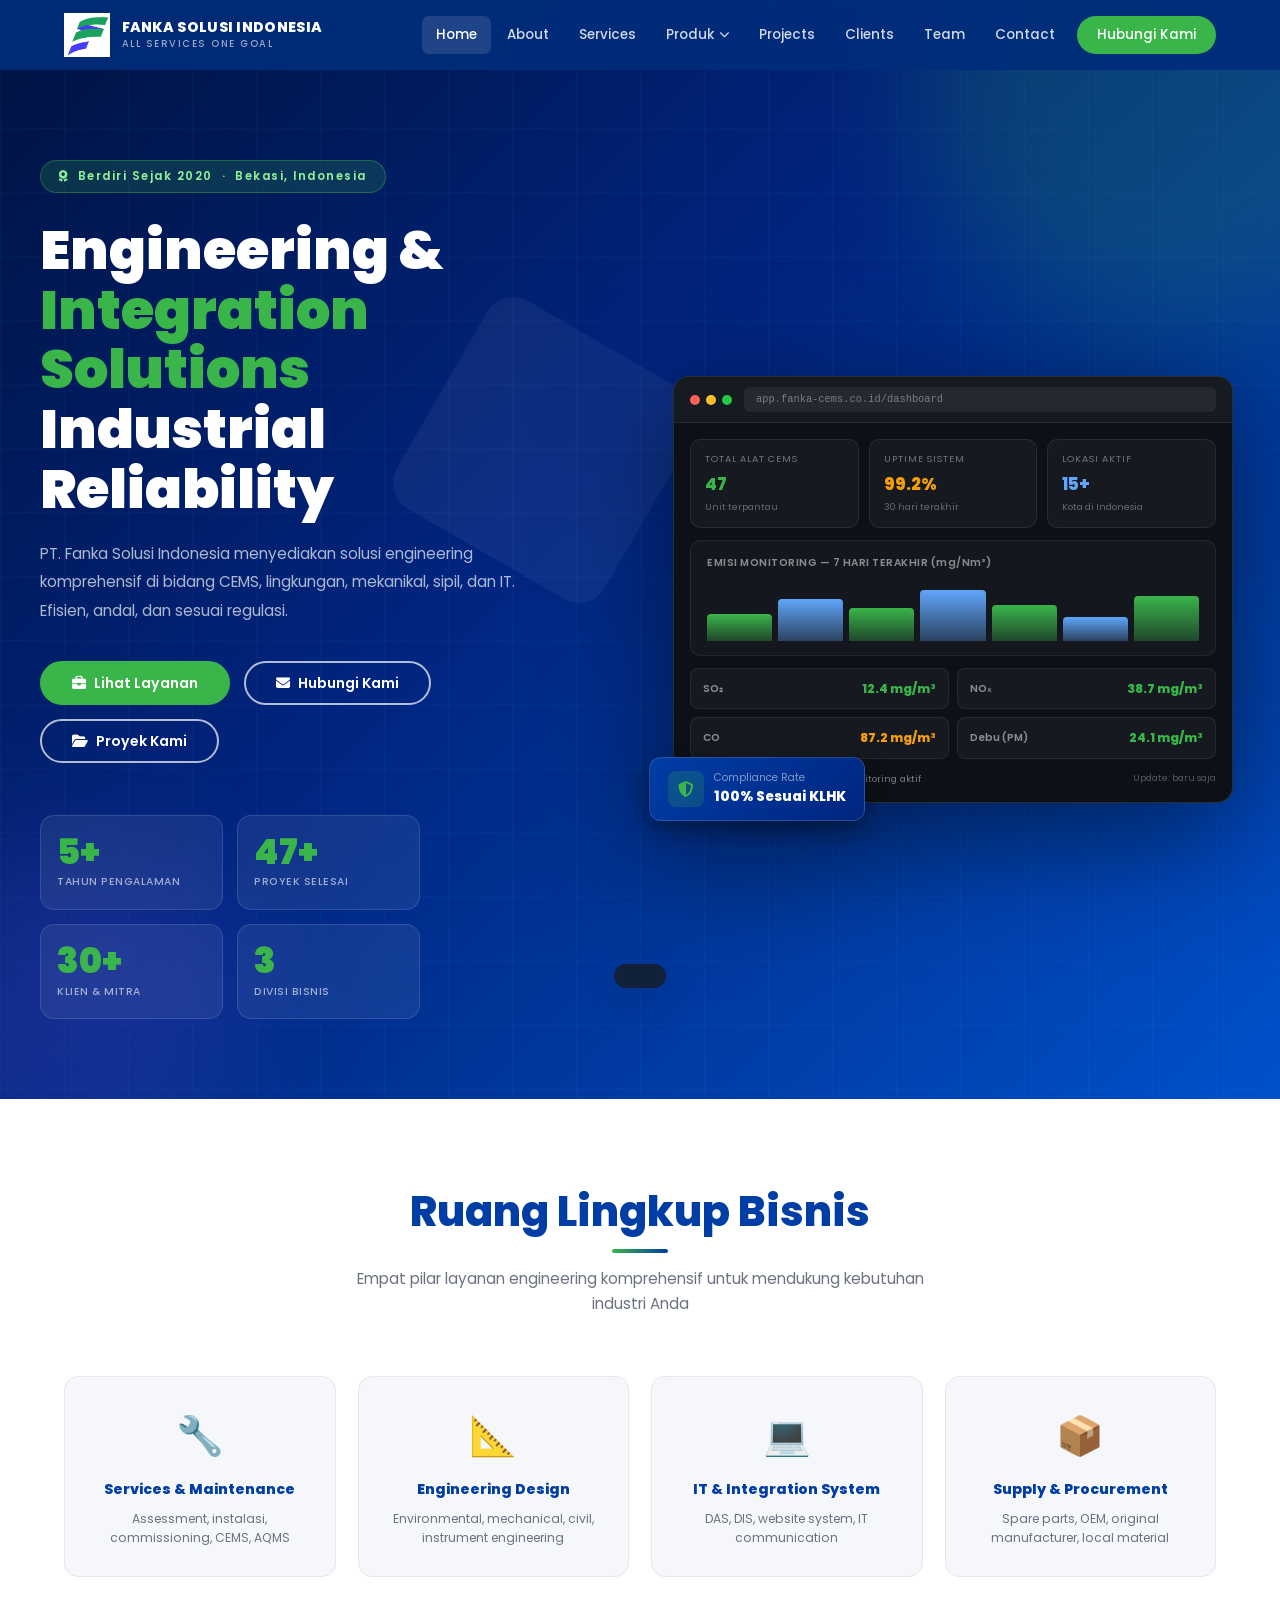
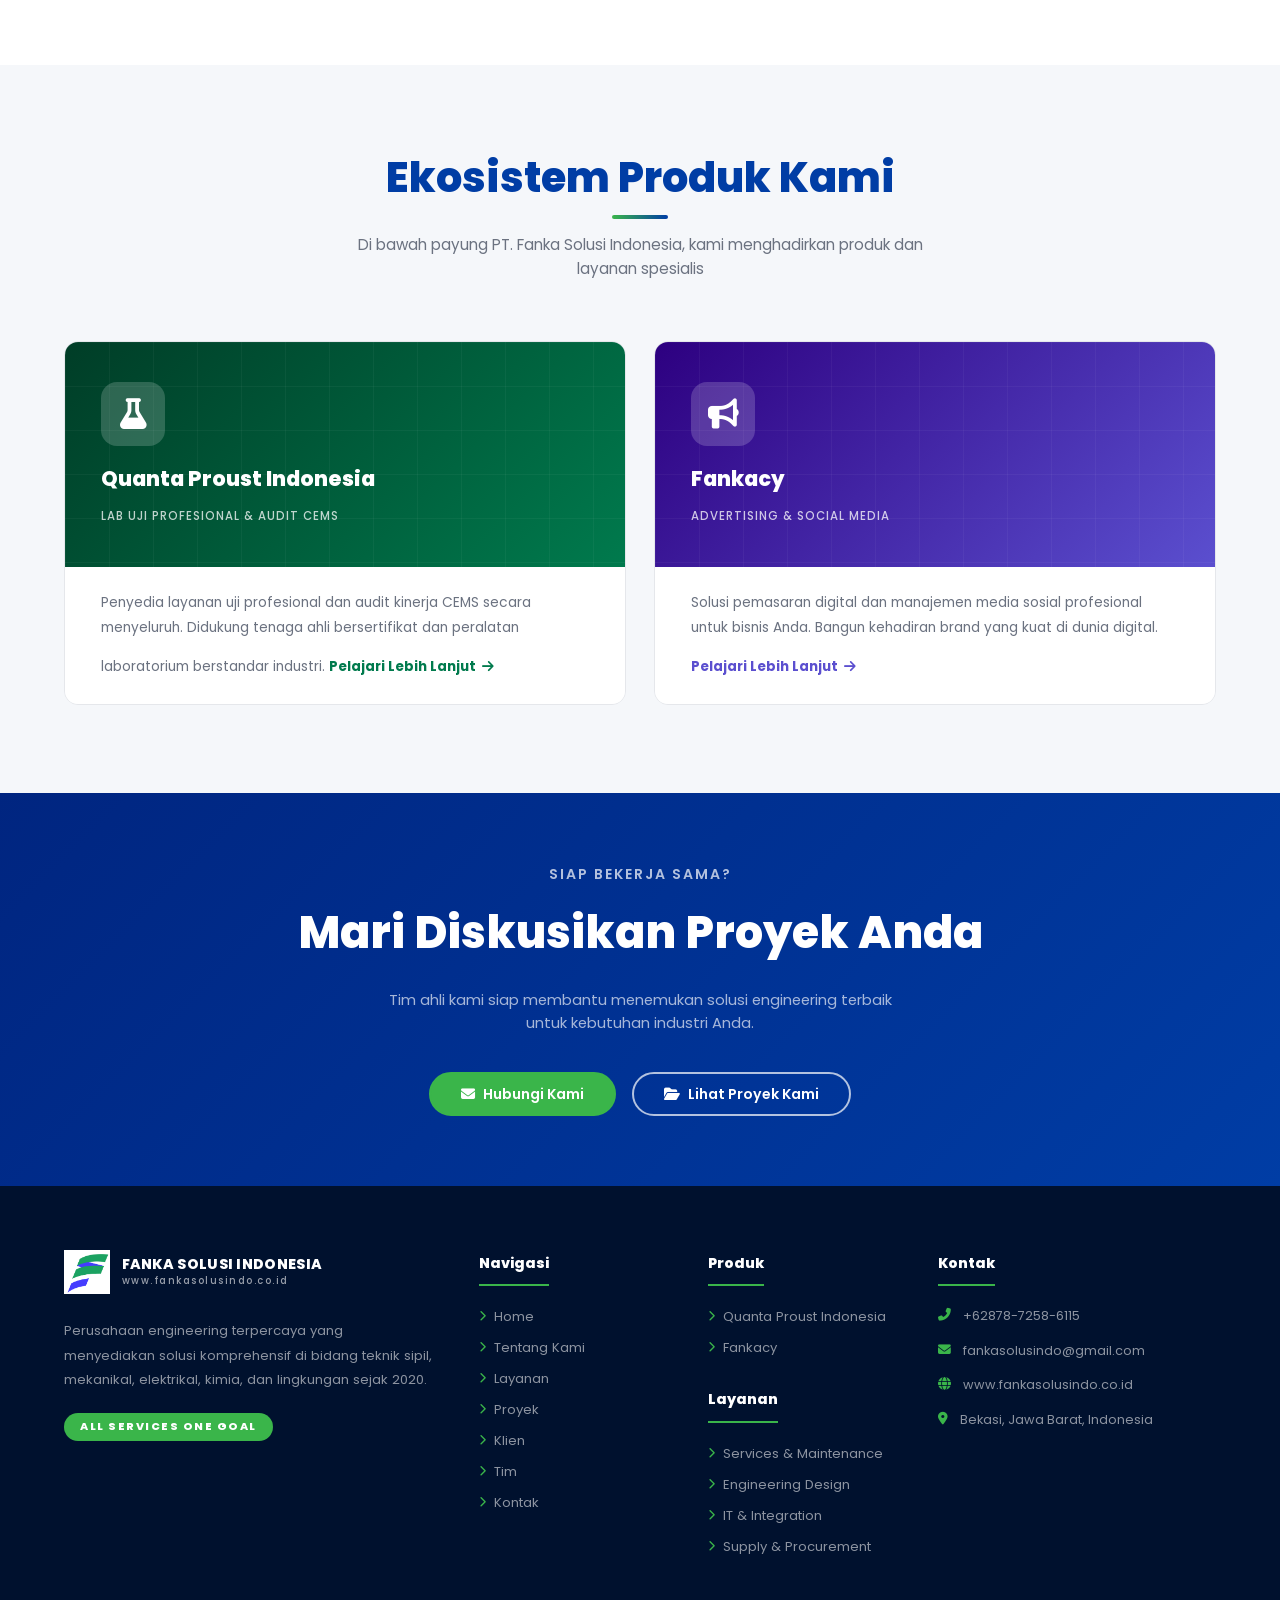
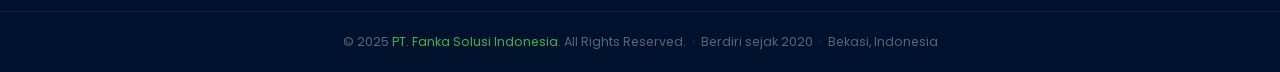
==== commit c623aba5: "Redesign hero: split layout + CEMS dashboard mockup" ====
--- a/index.html
+++ b/index.html
@@ -18,7 +18,7 @@
             align-items: center;
             overflow: hidden;
             background: linear-gradient(135deg, #001340 0%, #002580 45%, #003DA5 75%, #0050cc 100%);
-            padding-top: 70px;
+            padding-top: 80px;
         }
         #home::before {
             content: '';
@@ -33,18 +33,115 @@
         .hero-blob { position: absolute; border-radius: 50%; pointer-events: none; filter: blur(60px); }
         .hero-blob-1 { width:520px;height:520px;background:rgba(58,181,74,0.18);top:-180px;right:-160px; }
         .hero-blob-2 { width:340px;height:340px;background:rgba(91,79,207,0.2);bottom:-80px;left:-100px; }
-        .hero-blob-3 { width:200px;height:200px;background:rgba(255,255,255,0.06);top:30%;right:8%;border-radius:30px;transform:rotate(30deg);filter:none; }
-        .hero-inner { position:relative;z-index:1;text-align:center;padding:60px 24px 80px;max-width:900px;margin:0 auto; }
+        .hero-blob-3 { width:240px;height:240px;background:rgba(255,255,255,0.05);top:30%;right:48%;border-radius:30px;transform:rotate(30deg);filter:none; }
+
+        /* === SPLIT HERO LAYOUT === */
+        .hero-inner {
+            position: relative; z-index: 1;
+            display: grid; grid-template-columns: 1fr 1fr;
+            gap: 52px; align-items: center;
+            width: 100%; max-width: 1280px;
+            margin: 0 auto; padding: 80px 40px 80px;
+        }
+        .hero-left { text-align: left; }
         .hero-badge { display:inline-flex;align-items:center;gap:8px;background:rgba(58,181,74,0.18);border:1px solid rgba(58,181,74,0.4);color:#90f09a;font-size:0.73rem;font-weight:600;letter-spacing:1.5px;padding:6px 18px;border-radius:50px;margin-bottom:28px; }
-        .hero-title { font-size:clamp(2.1rem,6vw,4.2rem);font-weight:900;color:#fff;line-height:1.05;margin-bottom:14px; }
+        .hero-title { font-size:clamp(2rem,4.5vw,3.4rem);font-weight:900;color:#fff;line-height:1.1;margin-bottom:20px; }
         .hero-title .hl { color:#3AB54A; }
-        .hero-tagline { font-size:clamp(0.88rem,2.5vw,1.2rem);font-weight:600;color:rgba(255,255,255,0.7);letter-spacing:5px;margin-bottom:22px; }
-        .hero-desc { font-size:0.97rem;color:rgba(255,255,255,0.65);max-width:580px;margin:0 auto 42px;line-height:1.85; }
-        .hero-btns { display:flex;gap:16px;justify-content:center;flex-wrap:wrap;margin-bottom:72px; }
-        .hero-stats { display:grid;grid-template-columns:repeat(4,1fr);gap:16px;max-width:720px;margin:0 auto; }
-        .stat-box { background:rgba(255,255,255,0.07);border:1px solid rgba(255,255,255,0.12);border-radius:14px;padding:22px 12px;backdrop-filter:blur(6px); }
-        .stat-num { font-size:clamp(1.6rem,4vw,2.4rem);font-weight:900;color:#3AB54A;line-height:1;margin-bottom:6px; }
-        .stat-lbl { font-size:0.68rem;color:rgba(255,255,255,0.62);text-transform:uppercase;letter-spacing:0.5px;font-weight:500; }
+        .hero-desc { font-size:0.96rem;color:rgba(255,255,255,0.68);margin-bottom:36px;line-height:1.85;max-width:480px; }
+        .hero-btns { display:flex;gap:14px;flex-wrap:wrap;margin-bottom:52px; }
+        .hero-stats { display:grid;grid-template-columns:repeat(2,1fr);gap:14px;max-width:380px; }
+        .stat-box { background:rgba(255,255,255,0.07);border:1px solid rgba(255,255,255,0.12);border-radius:14px;padding:18px 16px;backdrop-filter:blur(6px); }
+        .stat-num { font-size:clamp(1.6rem,3vw,2.2rem);font-weight:900;color:#3AB54A;line-height:1;margin-bottom:5px; }
+        .stat-lbl { font-size:0.66rem;color:rgba(255,255,255,0.6);text-transform:uppercase;letter-spacing:0.5px;font-weight:500; }
+
+        /* === DASHBOARD MOCKUP === */
+        .hero-right { display:flex;align-items:center;justify-content:center; }
+        .mockup-wrap {
+            position: relative; width: 100%; max-width: 560px;
+            filter: drop-shadow(0 30px 60px rgba(0,0,0,0.5));
+        }
+        .mockup-browser {
+            background: #0d1117; border-radius: 16px;
+            border: 1px solid rgba(255,255,255,0.12); overflow: hidden;
+        }
+        .mockup-bar {
+            background: #161b22; padding: 10px 16px;
+            display: flex; align-items: center; gap: 12px;
+            border-bottom: 1px solid rgba(255,255,255,0.08);
+        }
+        .mockup-dots { display:flex;gap:6px; }
+        .mockup-dots span { width:10px;height:10px;border-radius:50%;display:block; }
+        .mockup-dots span:nth-child(1){background:#ff5f57;}
+        .mockup-dots span:nth-child(2){background:#ffbd2e;}
+        .mockup-dots span:nth-child(3){background:#28c840;}
+        .mockup-url {
+            flex:1; background:rgba(255,255,255,0.06); border-radius:6px;
+            padding:4px 12px; font-size:0.65rem; color:rgba(255,255,255,0.4);
+            font-family: monospace;
+        }
+        .mockup-body { padding: 16px; display:flex; flex-direction:column; gap:12px; }
+
+        /* top row: 3 stat pills */
+        .mk-row { display:flex; gap:10px; }
+        .mk-stat {
+            flex:1; background:rgba(255,255,255,0.04); border:1px solid rgba(255,255,255,0.08);
+            border-radius:10px; padding:12px 14px;
+        }
+        .mk-stat-label { font-size:0.58rem; color:rgba(255,255,255,0.4); text-transform:uppercase; letter-spacing:1px; margin-bottom:4px; }
+        .mk-stat-val { font-size:1.05rem; font-weight:800; margin-bottom:2px; }
+        .mk-stat-sub { font-size:0.58rem; color:rgba(255,255,255,0.35); }
+        .mk-green { color:#3AB54A; }
+        .mk-yellow { color:#f59e0b; }
+        .mk-blue { color:#60a5fa; }
+
+        /* chart area */
+        .mk-chart-box {
+            background:rgba(255,255,255,0.03); border:1px solid rgba(255,255,255,0.07);
+            border-radius:10px; padding:14px 16px;
+        }
+        .mk-chart-title { font-size:0.65rem; color:rgba(255,255,255,0.5); margin-bottom:10px; font-weight:600; letter-spacing:0.5px; }
+        .mk-bars { display:flex; align-items:flex-end; gap:6px; height:60px; }
+        .mk-bar {
+            flex:1; border-radius:4px 4px 0 0;
+            background: linear-gradient(180deg, #3AB54A, rgba(58,181,74,0.3));
+            animation: barGrow 2s ease forwards;
+            transform-origin: bottom;
+        }
+        @keyframes barGrow { from{transform:scaleY(0)} to{transform:scaleY(1)} }
+
+        /* parameter table */
+        .mk-params { display:grid; grid-template-columns:1fr 1fr; gap:8px; }
+        .mk-param {
+            background:rgba(255,255,255,0.04); border:1px solid rgba(255,255,255,0.07);
+            border-radius:8px; padding:10px 12px;
+            display:flex; align-items:center; justify-content:space-between;
+        }
+        .mk-param-name { font-size:0.65rem; color:rgba(255,255,255,0.5); font-weight:600; }
+        .mk-param-val { font-size:0.75rem; font-weight:800; }
+        .mk-ok { color:#3AB54A; }
+        .mk-warn { color:#f59e0b; }
+
+        /* status bar */
+        .mk-status { display:flex; align-items:center; justify-content:space-between; }
+        .mk-status-dot { display:flex; align-items:center; gap:6px; font-size:0.6rem; color:rgba(255,255,255,0.45); }
+        .mk-status-dot::before { content:''; width:7px;height:7px;border-radius:50%;background:#3AB54A;display:block;box-shadow:0 0 6px #3AB54A;animation:pulse 1.8s infinite; }
+        @keyframes pulse { 0%,100%{opacity:1}50%{opacity:0.4} }
+
+        /* floating badge */
+        .mockup-float {
+            position:absolute; bottom:-18px; left:-24px;
+            background:linear-gradient(135deg,#003DA5,#002580);
+            border:1px solid rgba(255,255,255,0.15);
+            border-radius:12px; padding:12px 18px;
+            display:flex; align-items:center; gap:10px;
+            box-shadow:0 8px 24px rgba(0,0,0,0.4);
+        }
+        .mockup-float .mf-icon { width:36px;height:36px;background:rgba(58,181,74,0.2);border-radius:8px;display:flex;align-items:center;justify-content:center;color:#3AB54A;font-size:1rem; }
+        .mockup-float .mf-text { font-size:0.65rem; color:rgba(255,255,255,0.5); }
+        .mockup-float .mf-val { font-size:0.85rem; font-weight:800; color:#fff; }
+
+        @media(max-width:1024px){ .hero-inner { grid-template-columns:1fr; padding:60px 24px 80px; } .hero-left { text-align:center; } .hero-btns { justify-content:center; } .hero-stats { margin:0 auto; } .hero-right { display:none; } }
+        @media(max-width:480px){ .hero-stats { grid-template-columns:1fr 1fr; } }
 
         .home-svc { background:#fff; }
         .svc-mini-grid { display:grid;grid-template-columns:repeat(4,1fr);gap:22px; }
@@ -83,20 +180,104 @@
         <div class="hero-blob hero-blob-2"></div>
         <div class="hero-blob hero-blob-3"></div>
         <div class="hero-inner">
-            <div class="hero-badge"><i class="fas fa-award"></i> Berdiri Sejak 2020 &nbsp;·&nbsp; Bekasi, Indonesia</div>
-            <h1 class="hero-title">PT. <span class="hl">Fanka Solusi</span><br>Indonesia</h1>
-            <p class="hero-tagline">— ALL SERVICES ONE GOAL —</p>
-            <p class="hero-desc">Perusahaan engineering terpercaya yang menyediakan solusi komprehensif di bidang teknik sipil, mekanikal, elektrikal, kimia, dan lingkungan sejak 2020.</p>
-            <div class="hero-btns">
-                <a href="services.html" class="btn btn-green"><i class="fas fa-briefcase"></i> Lihat Layanan Kami</a>
-                <a href="contact.html" class="btn btn-outline-white"><i class="fas fa-envelope"></i> Hubungi Kami</a>
-            </div>
-            <div class="hero-stats">
-                <div class="stat-box"><div class="stat-num" data-target="5">0</div><div class="stat-lbl">Tahun Pengalaman</div></div>
-                <div class="stat-box"><div class="stat-num" data-target="47">0</div><div class="stat-lbl">Proyek Selesai</div></div>
-                <div class="stat-box"><div class="stat-num" data-target="30">0</div><div class="stat-lbl">Klien &amp; Mitra</div></div>
-                <div class="stat-box"><div class="stat-num" data-target="4">0</div><div class="stat-lbl">Divisi Bisnis</div></div>
-            </div>
+
+            <!-- LEFT: Text -->
+            <div class="hero-left">
+                <div class="hero-badge"><i class="fas fa-award"></i> Berdiri Sejak 2020 &nbsp;·&nbsp; Bekasi, Indonesia</div>
+                <h1 class="hero-title">Engineering &amp;<br><span class="hl">Integration Solutions</span><br>Industrial Reliability</h1>
+                <p class="hero-desc">PT. Fanka Solusi Indonesia menyediakan solusi engineering komprehensif di bidang CEMS, lingkungan, mekanikal, sipil, dan IT. Efisien, andal, dan sesuai regulasi.</p>
+                <div class="hero-btns">
+                    <a href="services.html" class="btn btn-green"><i class="fas fa-briefcase"></i> Lihat Layanan</a>
+                    <a href="contact.html" class="btn btn-outline-white"><i class="fas fa-envelope"></i> Hubungi Kami</a>
+                    <a href="projects.html" class="btn btn-outline-white"><i class="fas fa-folder-open"></i> Proyek Kami</a>
+                </div>
+                <div class="hero-stats">
+                    <div class="stat-box"><div class="stat-num" data-target="5">0</div><div class="stat-lbl">Tahun Pengalaman</div></div>
+                    <div class="stat-box"><div class="stat-num" data-target="47">0</div><div class="stat-lbl">Proyek Selesai</div></div>
+                    <div class="stat-box"><div class="stat-num" data-target="30">0</div><div class="stat-lbl">Klien &amp; Mitra</div></div>
+                    <div class="stat-box"><div class="stat-num" data-target="4">0</div><div class="stat-lbl">Divisi Bisnis</div></div>
+                </div>
+            </div>
+
+            <!-- RIGHT: Dashboard Mockup -->
+            <div class="hero-right">
+                <div class="mockup-wrap">
+                    <div class="mockup-browser">
+                        <div class="mockup-bar">
+                            <div class="mockup-dots">
+                                <span></span><span></span><span></span>
+                            </div>
+                            <div class="mockup-url">app.fanka-cems.co.id/dashboard</div>
+                        </div>
+                        <div class="mockup-body">
+                            <!-- Stat pills -->
+                            <div class="mk-row">
+                                <div class="mk-stat">
+                                    <div class="mk-stat-label">Total Alat CEMS</div>
+                                    <div class="mk-stat-val mk-green">47</div>
+                                    <div class="mk-stat-sub">Unit terpantau</div>
+                                </div>
+                                <div class="mk-stat">
+                                    <div class="mk-stat-label">Uptime Sistem</div>
+                                    <div class="mk-stat-val mk-yellow">99.2%</div>
+                                    <div class="mk-stat-sub">30 hari terakhir</div>
+                                </div>
+                                <div class="mk-stat">
+                                    <div class="mk-stat-label">Lokasi Aktif</div>
+                                    <div class="mk-stat-val mk-blue">15+</div>
+                                    <div class="mk-stat-sub">Kota di Indonesia</div>
+                                </div>
+                            </div>
+                            <!-- Chart -->
+                            <div class="mk-chart-box">
+                                <div class="mk-chart-title">EMISI MONITORING — 7 HARI TERAKHIR (mg/Nm³)</div>
+                                <div class="mk-bars">
+                                    <div class="mk-bar" style="height:45%;animation-delay:0s"></div>
+                                    <div class="mk-bar" style="height:70%;animation-delay:0.1s;background:linear-gradient(180deg,#60a5fa,rgba(96,165,250,0.3))"></div>
+                                    <div class="mk-bar" style="height:55%;animation-delay:0.2s"></div>
+                                    <div class="mk-bar" style="height:85%;animation-delay:0.3s;background:linear-gradient(180deg,#60a5fa,rgba(96,165,250,0.3))"></div>
+                                    <div class="mk-bar" style="height:60%;animation-delay:0.4s"></div>
+                                    <div class="mk-bar" style="height:40%;animation-delay:0.5s;background:linear-gradient(180deg,#60a5fa,rgba(96,165,250,0.3))"></div>
+                                    <div class="mk-bar" style="height:75%;animation-delay:0.6s"></div>
+                                </div>
+                            </div>
+                            <!-- Parameters -->
+                            <div class="mk-params">
+                                <div class="mk-param">
+                                    <div class="mk-param-name">SO₂</div>
+                                    <div class="mk-param-val mk-ok">12.4 mg/m³</div>
+                                </div>
+                                <div class="mk-param">
+                                    <div class="mk-param-name">NOₓ</div>
+                                    <div class="mk-param-val mk-ok">38.7 mg/m³</div>
+                                </div>
+                                <div class="mk-param">
+                                    <div class="mk-param-name">CO</div>
+                                    <div class="mk-param-val mk-warn">87.2 mg/m³</div>
+                                </div>
+                                <div class="mk-param">
+                                    <div class="mk-param-name">Debu (PM)</div>
+                                    <div class="mk-param-val mk-ok">24.1 mg/m³</div>
+                                </div>
+                            </div>
+                            <!-- Status bar -->
+                            <div class="mk-status">
+                                <div class="mk-status-dot">Sistem Online — Real-time monitoring aktif</div>
+                                <div style="font-size:0.58rem;color:rgba(255,255,255,0.3);">Update: baru saja</div>
+                            </div>
+                        </div>
+                    </div>
+                    <!-- Floating badge -->
+                    <div class="mockup-float">
+                        <div class="mf-icon"><i class="fas fa-shield-alt"></i></div>
+                        <div>
+                            <div class="mf-text">Compliance Rate</div>
+                            <div class="mf-val">100% Sesuai KLHK</div>
+                        </div>
+                    </div>
+                </div>
+            </div>
+
         </div>
     </section>
 
@@ -196,13 +377,15 @@
             }
             requestAnimationFrame(step);
         }
-        new IntersectionObserver(entries => {
-            if (entries[0].isIntersecting && !ran) {
-                ran = true;
-                document.querySelectorAll('.stat-num[data-target]').forEach((el,i) =>
-                    setTimeout(() => runCounter(el, +el.dataset.target), i*120));
-            }
-        }, {threshold:0.4}).observe(heroStats);
+        if (heroStats) {
+            new IntersectionObserver(entries => {
+                if (entries[0].isIntersecting && !ran) {
+                    ran = true;
+                    document.querySelectorAll('.stat-num[data-target]').forEach((el,i) =>
+                        setTimeout(() => runCounter(el, +el.dataset.target), i*120));
+                }
+            }, {threshold:0.4}).observe(heroStats);
+        }
     </script>
 </body>
 </html>
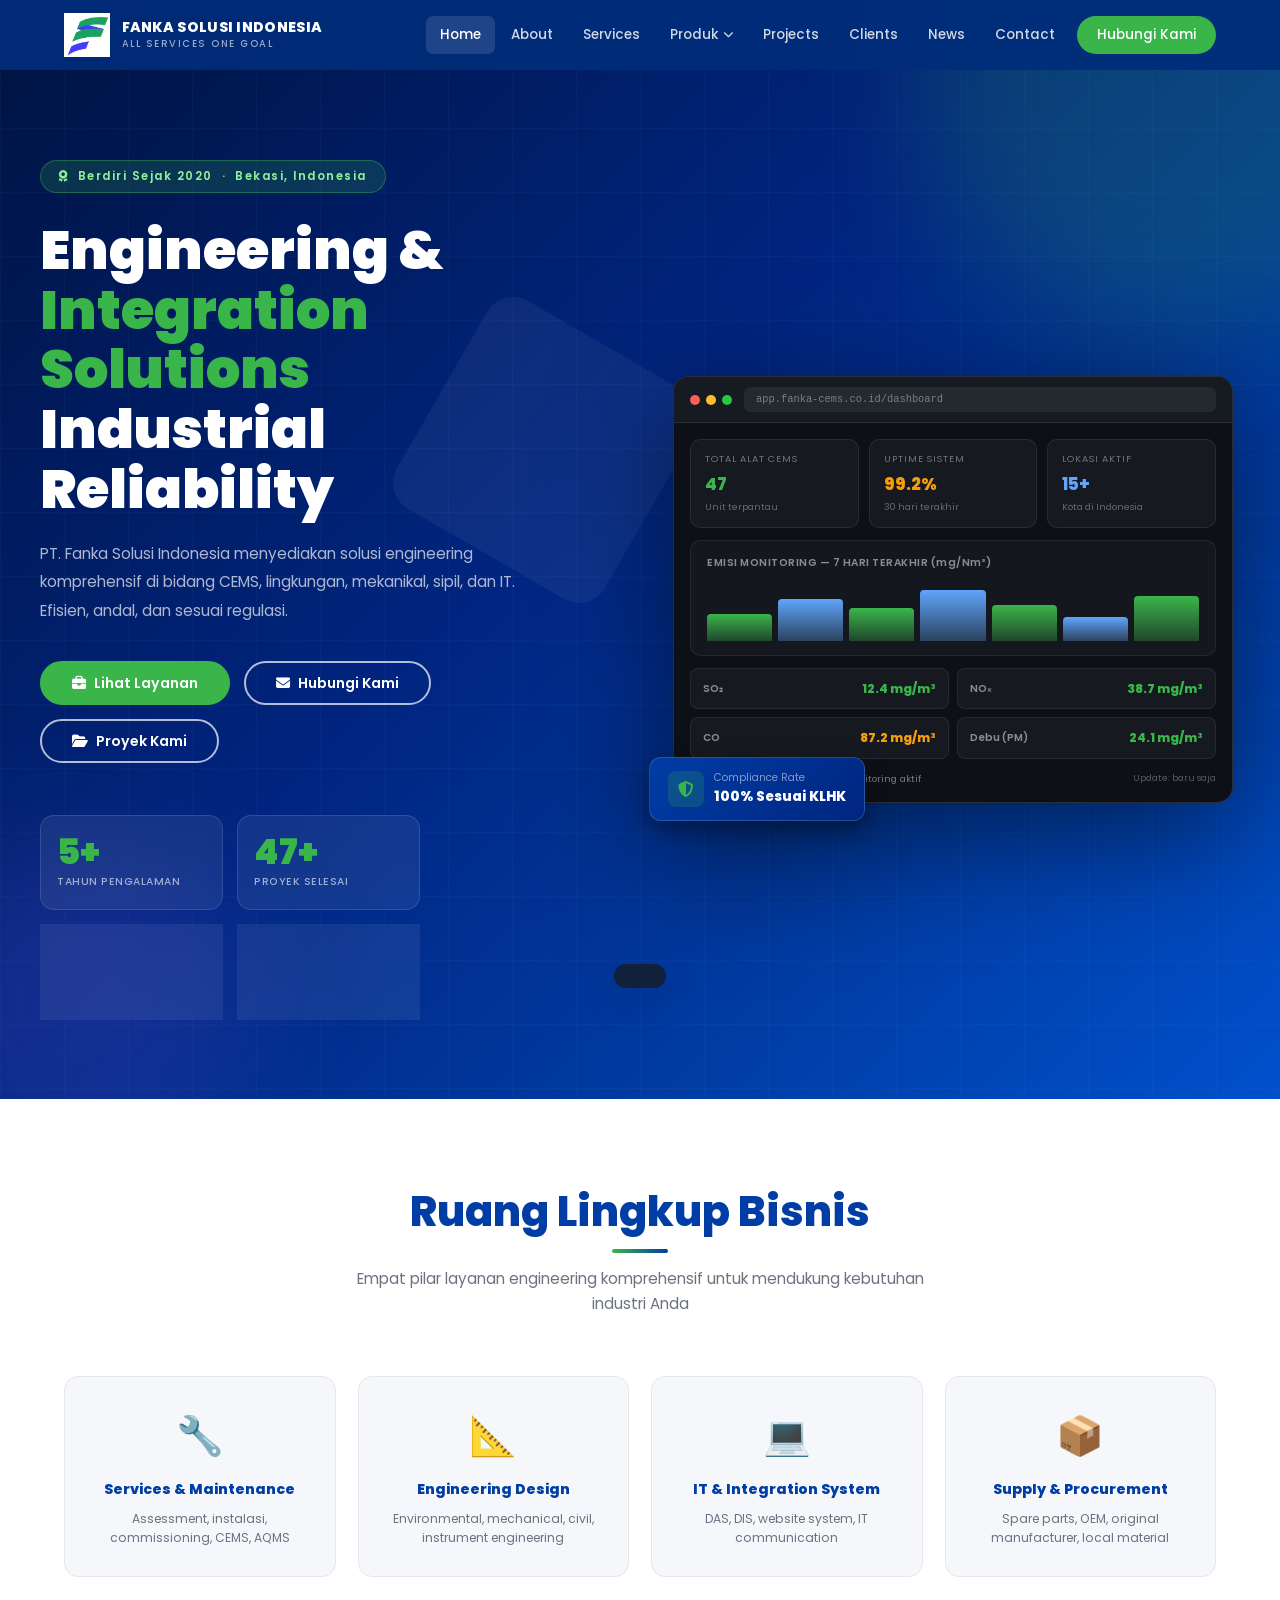
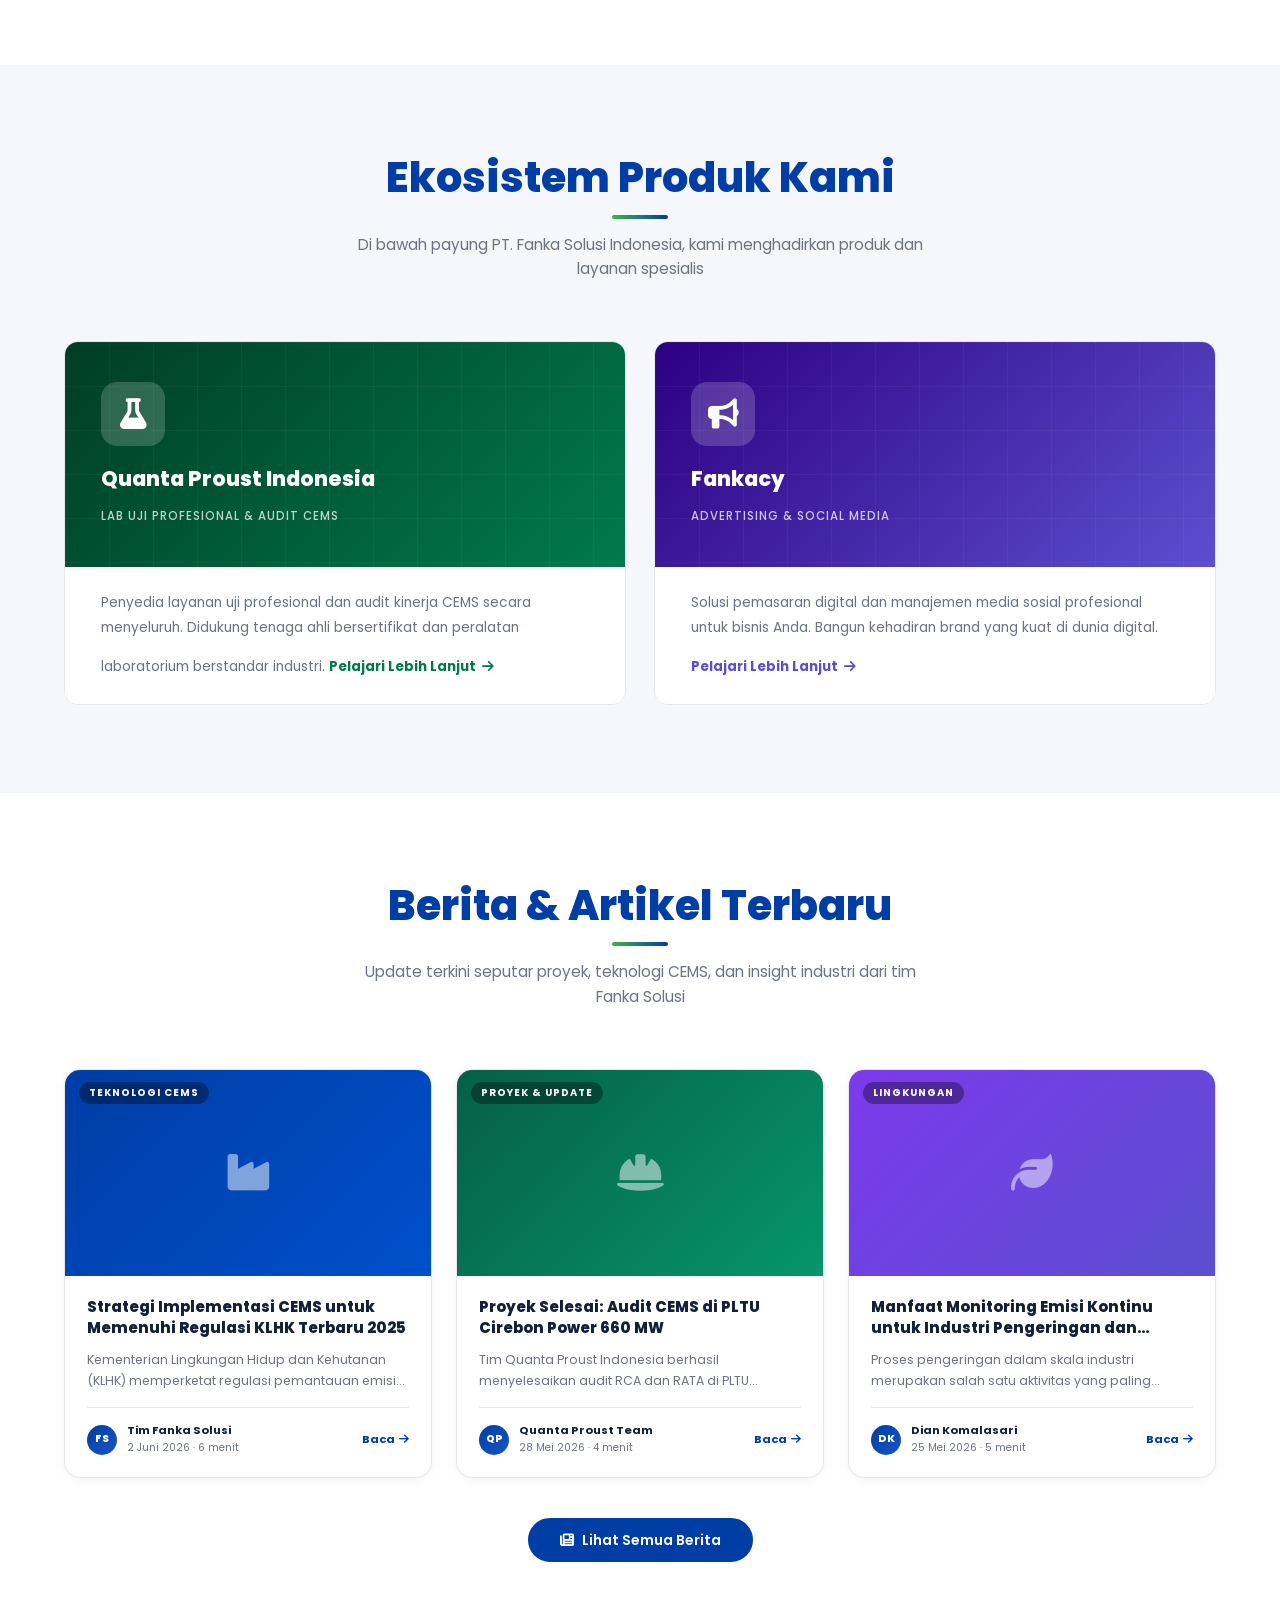
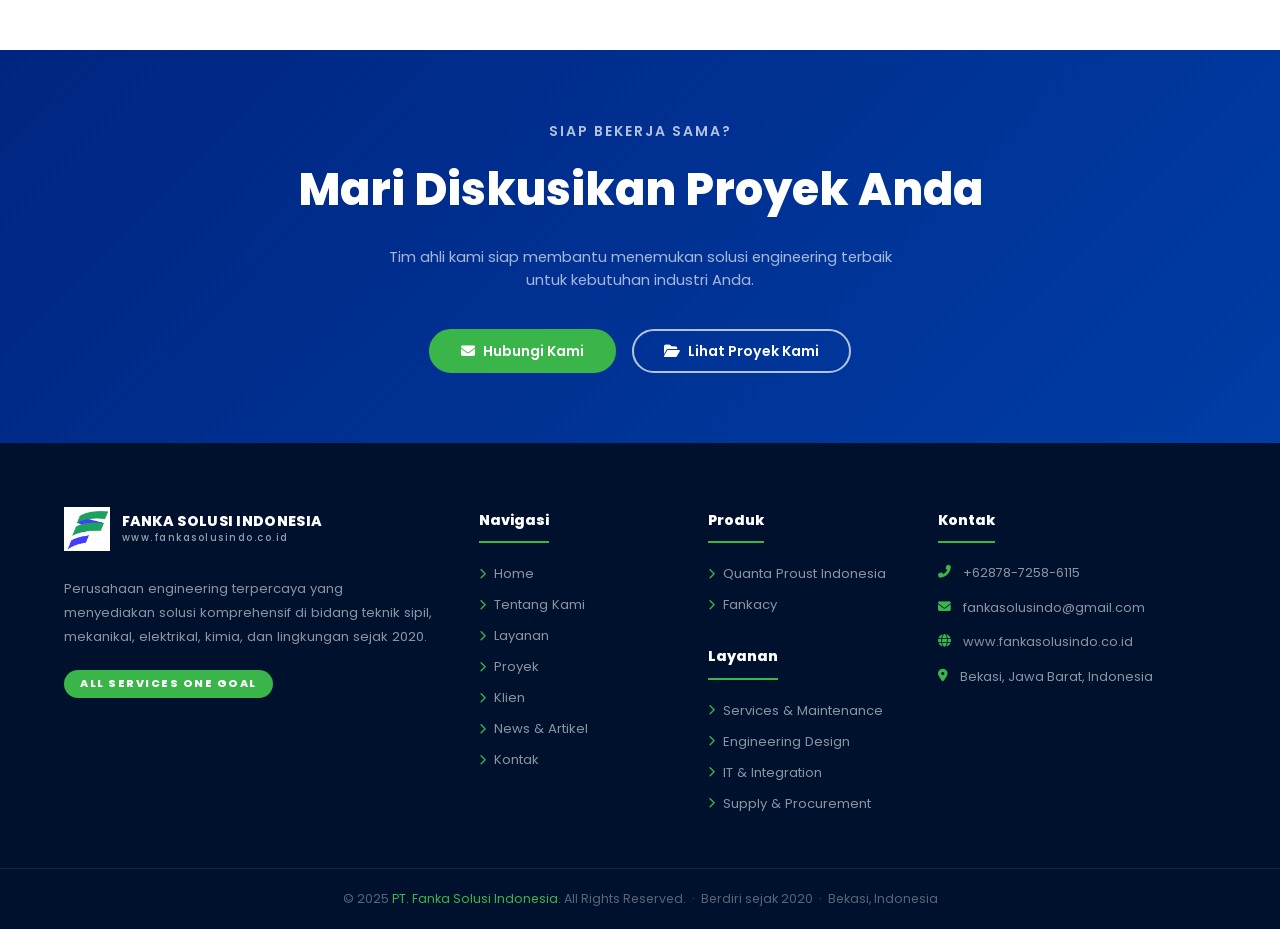
==== commit 8228363d: "Add latest news preview section on home page" ====
--- a/index.html
+++ b/index.html
@@ -168,6 +168,10 @@
             .hero-stats { grid-template-columns:repeat(2,1fr); }
             .svc-mini-grid { grid-template-columns:repeat(2,1fr); }
             .hp-grid { grid-template-columns:1fr; }
+            #homeNewsGrid { grid-template-columns:1fr!important; }
+        }
+        @media(max-width:900px) and (min-width:769px){
+            #homeNewsGrid { grid-template-columns:repeat(2,1fr)!important; }
         }
         @media(max-width:480px){ .svc-mini-grid { grid-template-columns:1fr; } }
     </style>
@@ -347,6 +351,20 @@
         </div>
     </section>
 
+    <!-- NEWS PREVIEW -->
+    <section class="sec" style="background:#fff;" aria-label="Berita terbaru">
+        <div class="container">
+            <div class="sec-title reveal">
+                <h2>Berita &amp; Artikel Terbaru <span class="underline-bar"></span></h2>
+                <p>Update terkini seputar proyek, teknologi CEMS, dan insight industri dari tim Fanka Solusi</p>
+            </div>
+            <div id="homeNewsGrid" style="display:grid;grid-template-columns:repeat(3,1fr);gap:24px;margin-bottom:40px;"></div>
+            <div style="text-align:center;" class="reveal">
+                <a href="news.html" class="btn btn-blue"><i class="fas fa-newspaper"></i> Lihat Semua Berita</a>
+            </div>
+        </div>
+    </section>
+
     <!-- CTA STRIP -->
     <section style="background:linear-gradient(135deg,#002580,#003DA5);padding:70px 0;">
         <div class="container" style="text-align:center;">
@@ -362,7 +380,42 @@
         </div>
     </section>
 
+    <script src="js/articles.js"></script>
     <script src="js/shared.js"></script>
+    <script>
+        /* ── Home News Preview ── */
+        (function() {
+            const CAT_BG = {
+                cems: 'linear-gradient(135deg,#003DA5,#0050cc)',
+                proyek: 'linear-gradient(135deg,#065f46,#059669)',
+                lingk: 'linear-gradient(135deg,#7c3aed,#5B4FCF)',
+                it: 'linear-gradient(135deg,#0f4c81,#2778c4)',
+                umum: 'linear-gradient(135deg,#92400e,#d97706)'
+            };
+            const grid = document.getElementById('homeNewsGrid');
+            if (!grid || typeof ARTICLES === 'undefined') return;
+            const latest = ARTICLES.slice(0, 3);
+            grid.innerHTML = latest.map(a => `
+                <a href="article.html?id=${a.id}" class="reveal" style="text-decoration:none;color:inherit;background:#fff;border:1px solid var(--border);border-radius:16px;overflow:hidden;display:flex;flex-direction:column;box-shadow:0 2px 8px rgba(0,0,0,0.05);transition:all 0.3s;" onmouseover="this.style.transform='translateY(-8px)';this.style.boxShadow='0 16px 40px rgba(0,0,0,0.12)'" onmouseout="this.style.transform='';this.style.boxShadow='0 2px 8px rgba(0,0,0,0.05)'">
+                    <div style="aspect-ratio:16/9;background:${CAT_BG[a.cat]||CAT_BG.umum};display:flex;align-items:center;justify-content:center;font-size:2.6rem;color:rgba(255,255,255,0.5);position:relative;">
+                        <i class="fas ${a.icon}"></i>
+                        <span style="position:absolute;top:12px;left:14px;background:rgba(0,0,0,0.35);color:#fff;font-size:0.62rem;font-weight:700;letter-spacing:1px;padding:3px 10px;border-radius:50px;text-transform:uppercase;">${a.catLabel}</span>
+                    </div>
+                    <div style="padding:20px 22px;flex:1;display:flex;flex-direction:column;">
+                        <div style="font-size:0.93rem;font-weight:800;color:var(--heading);line-height:1.45;margin-bottom:10px;display:-webkit-box;-webkit-line-clamp:2;-webkit-box-orient:vertical;overflow:hidden;">${a.title}</div>
+                        <div style="font-size:0.78rem;color:var(--text-gray);line-height:1.7;flex:1;display:-webkit-box;-webkit-line-clamp:2;-webkit-box-orient:vertical;overflow:hidden;margin-bottom:16px;">${a.excerpt}</div>
+                        <div style="display:flex;align-items:center;gap:10px;border-top:1px solid var(--border);padding-top:14px;">
+                            <div style="width:30px;height:30px;border-radius:50%;background:linear-gradient(135deg,var(--primary),#1a56c4);display:flex;align-items:center;justify-content:center;color:#fff;font-size:0.65rem;font-weight:800;flex-shrink:0;">${a.avatar}</div>
+                            <div style="flex:1;min-width:0;">
+                                <div style="font-size:0.7rem;font-weight:700;color:var(--heading);">${a.author}</div>
+                                <div style="font-size:0.63rem;color:var(--text-gray);">${a.date} · ${a.readTime}</div>
+                            </div>
+                            <span style="font-size:0.7rem;font-weight:700;color:var(--primary);display:flex;align-items:center;gap:4px;">Baca <i class="fas fa-arrow-right"></i></span>
+                        </div>
+                    </div>
+                </a>`).join('');
+        })();
+    </script>
     <script>
         let ran = false;
         const heroStats = document.querySelector('.hero-stats');
